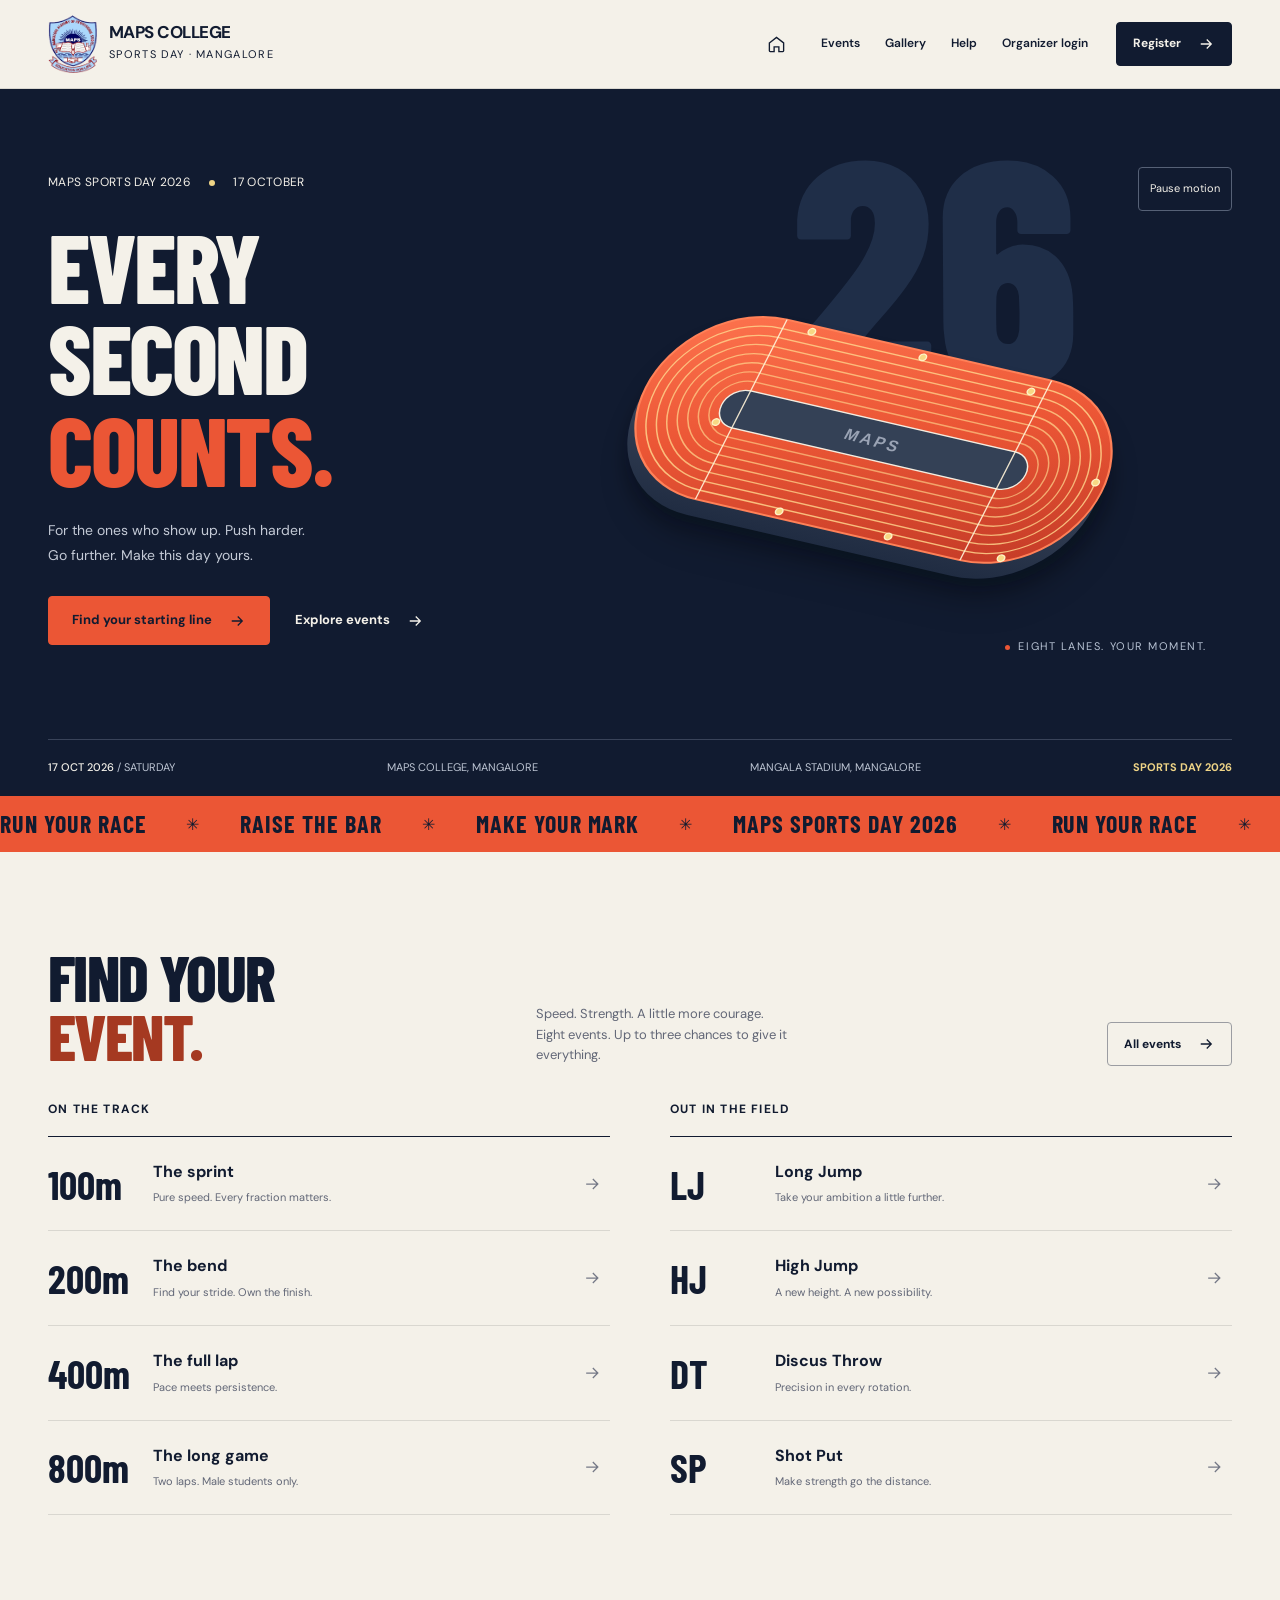
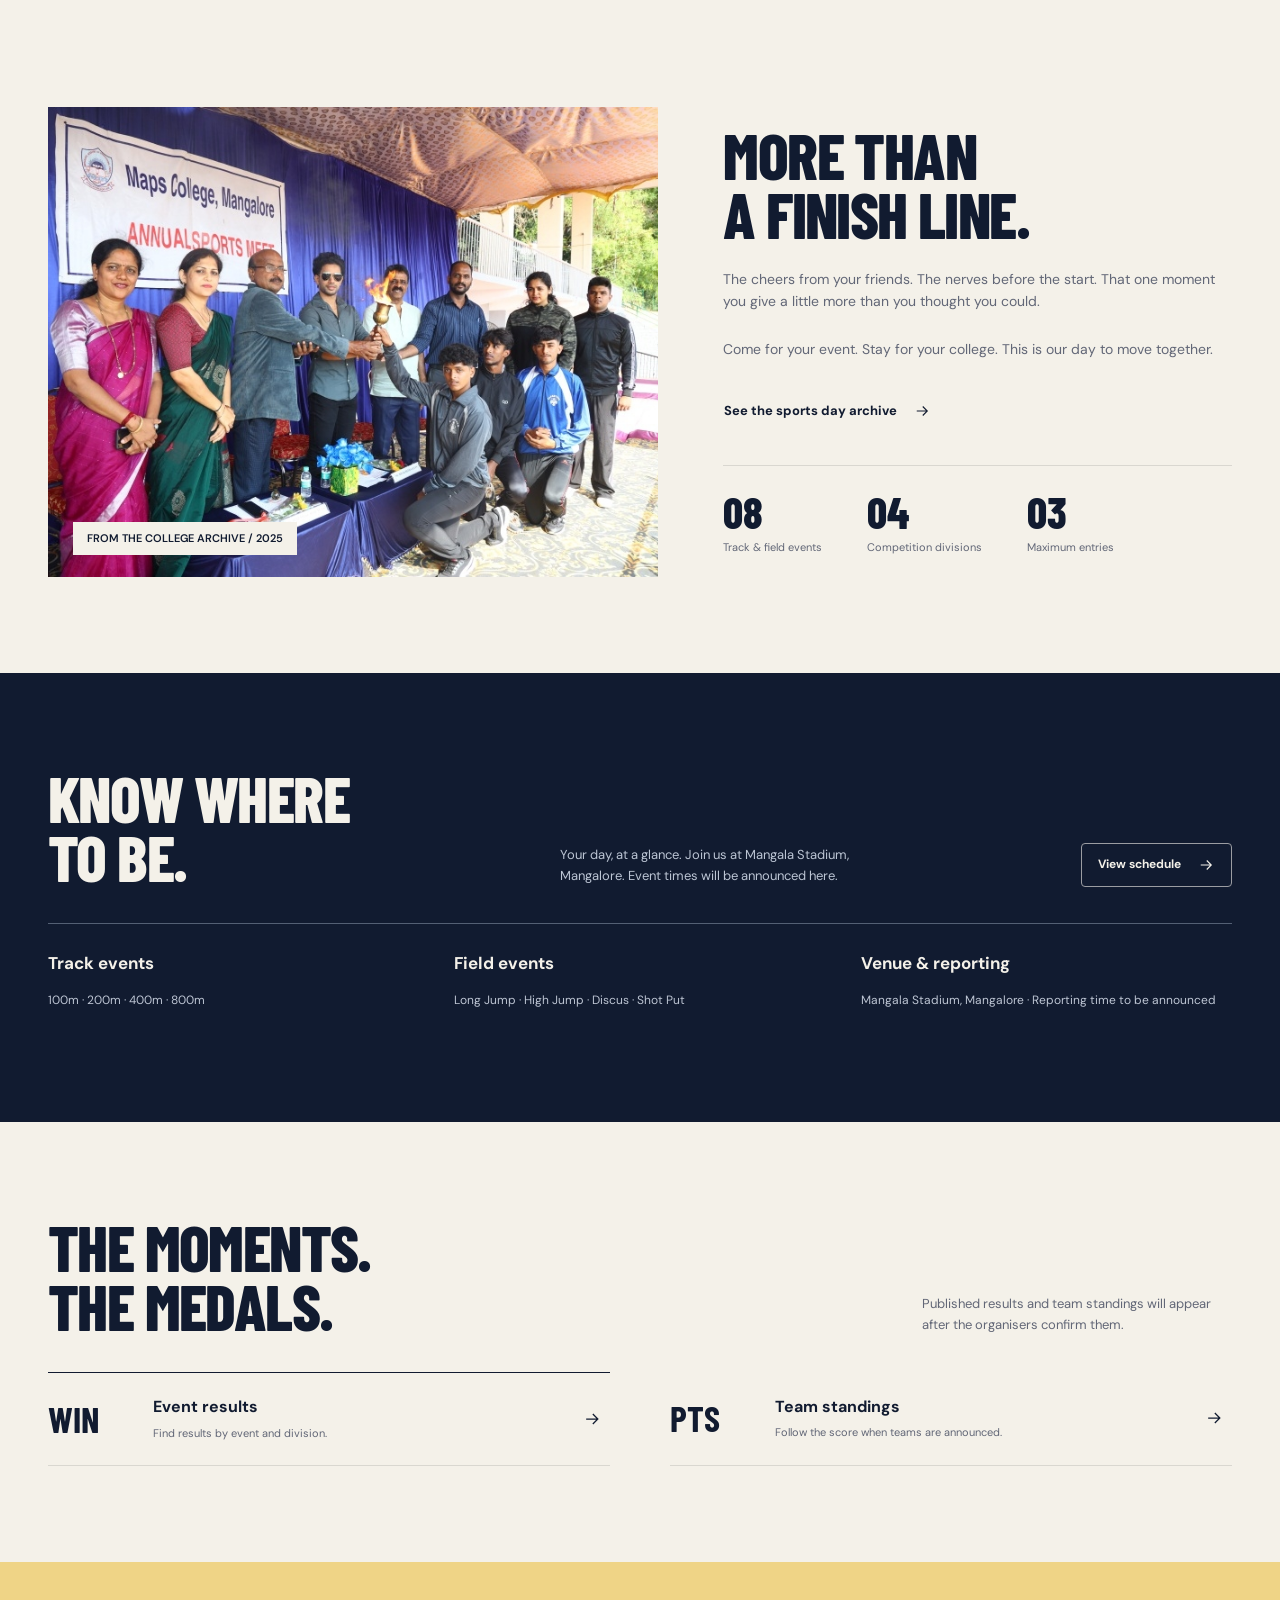
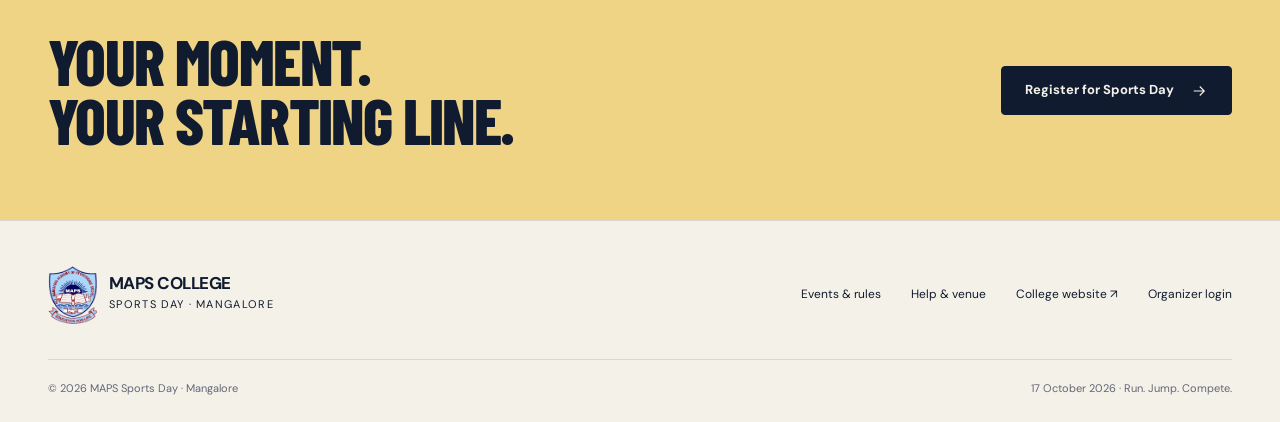
==== MAPS-Sports-Day-Website/index.html @ db5a9b79 "Initial commit" ====
<!doctype html>
<html lang="en">
<head>
  <meta charset="utf-8">
  <meta name="viewport" content="width=device-width, initial-scale=1">
  <meta name="theme-color" content="#f4f1e9">
  <meta name="description" content="MAPS College Sports Day 2026 — Mangalore. Run, jump and compete on 17 October.">
  <title>Sports Day 2026 · MAPS Sports Day</title>
  <link rel="stylesheet" href="style.css">
</head>
<body data-page="home">
  <a class="skip" href="#main">Skip to content</a>
  <header class="masthead">
    <nav class="nav container" aria-label="Main navigation">
      <a class="brand" href="index.html" aria-label="MAPS Sports Day home">
        <span class="brand-image"><img src="assets/images/maps-logo.png" alt=""></span>
        <span><strong>MAPS COLLEGE</strong><span>Sports Day · Mangalore</span></span>
      </a>
      <div class="nav-links" id="primary-navigation"><a class="nav-home" href="index.html" aria-label="Home" title="Home"><svg viewBox="0 0 24 24" fill="none" stroke="currentColor" stroke-width="1.7" aria-hidden="true"><path d="m3 10 9-7 9 7v10a1 1 0 0 1-1 1h-5v-6H9v6H4a1 1 0 0 1-1-1z"/></svg></a>
        <a href="pages/events.html">Events</a>
        <a href="pages/gallery.html">Gallery</a>
        <a href="pages/help.html">Help</a><a href="pages/organizer-login.html">Organizer login</a>
      </div>
      <a class="button small" href="pages/register.html">Register <svg viewBox="0 0 24 24" fill="none" stroke="currentColor" stroke-width="1.7" aria-hidden="true"><path d="M5 12h14M13 6l6 6-6 6"/></svg></a>
      <button class="menu-toggle" type="button" aria-label="Open navigation" aria-expanded="false" aria-controls="primary-navigation">
        <svg viewBox="0 0 24 24" fill="none" stroke="currentColor" stroke-width="1.7" aria-hidden="true"><path d="M4 8h16M4 16h16"/></svg>
      </button>
    </nav>
  </header>

  <main id="main">
    <section class="hero" aria-labelledby="hero-title">
      <div class="hero-inner container">
        <div class="hero-copy">
          <p class="event-line"><span>MAPS SPORTS DAY 2026</span><i aria-hidden="true"></i><span>17 OCTOBER</span></p>
          <h1 id="hero-title">Every<br>Second<span>Counts.</span></h1>
          <p class="hero-description">For the ones who show up. Push harder.<br>Go further. Make this day yours.</p>
          <div class="hero-actions">
            <a class="button red" href="pages/register.html">Find your starting line <svg viewBox="0 0 24 24" fill="none" stroke="currentColor" stroke-width="1.7" aria-hidden="true"><path d="M5 12h14M13 6l6 6-6 6"/></svg></a>
            <a class="button text" href="pages/events.html">Explore events <svg viewBox="0 0 24 24" fill="none" stroke="currentColor" stroke-width="1.7" aria-hidden="true"><path d="M5 12h14M13 6l6 6-6 6"/></svg></a>
          </div>
        </div>
        <div class="hero-visual" aria-label="Illustration of a MAPS athletics track">
          <span class="year-graphic" aria-hidden="true">26</span>
          <img class="track-art" src="assets/images/track-scene.svg" alt="Eight-lane red running track around a MAPS infield">
          <button class="scene-toggle" type="button" aria-pressed="false">Pause motion</button>
          <p class="scene-caption"><span aria-hidden="true"></span>Eight lanes. Your moment.</p>
        </div>
      </div>
      <div class="hero-bottom container">
        <span><strong>17 OCT 2026</strong> / SATURDAY</span>
        <span>MAPS COLLEGE, MANGALORE</span>
        <span>MANGALA STADIUM, MANGALORE</span>
        <span class="countdown" id="countdown">15 DAYS TO THE START</span>
      </div>
    </section>

    <div class="ticker" aria-label="Run your race. Raise the bar. Make your mark. MAPS Sports Day 2026.">
      <div class="ticker-track" aria-hidden="true">
        <span>Run your race <b>✳</b> Raise the bar <b>✳</b> Make your mark <b>✳</b> MAPS Sports Day 2026 <b>✳</b></span>
        <span>Run your race <b>✳</b> Raise the bar <b>✳</b> Make your mark <b>✳</b> MAPS Sports Day 2026 <b>✳</b></span>
      </div>
    </div>

    <section class="section container reveal" id="events" aria-labelledby="events-title">
      <div class="section-head">
        <h2 id="events-title">Find your<br><span>event.</span></h2>
        <p>Speed. Strength. A little more courage.<br>Eight events. Up to three chances to give it everything.</p>
        <a class="button outline small" href="pages/events.html">All events <svg viewBox="0 0 24 24" fill="none" stroke="currentColor" stroke-width="1.7" aria-hidden="true"><path d="M5 12h14M13 6l6 6-6 6"/></svg></a>
      </div>
      <div class="event-preview">
        <div>
          <h3 class="track-tag">On the track</h3>
          <div class="event-list">
            <a class="event-row" href="pages/events.html#catalog"><span class="distance">100m</span><span><strong>The sprint</strong><small>Pure speed. Every fraction matters.</small></span><svg viewBox="0 0 24 24" fill="none" stroke="currentColor" stroke-width="1.5" aria-hidden="true"><path d="M5 12h14M13 6l6 6-6 6"/></svg></a>
            <a class="event-row" href="pages/events.html#catalog"><span class="distance">200m</span><span><strong>The bend</strong><small>Find your stride. Own the finish.</small></span><svg viewBox="0 0 24 24" fill="none" stroke="currentColor" stroke-width="1.5" aria-hidden="true"><path d="M5 12h14M13 6l6 6-6 6"/></svg></a>
            <a class="event-row" href="pages/events.html#catalog"><span class="distance">400m</span><span><strong>The full lap</strong><small>Pace meets persistence.</small></span><svg viewBox="0 0 24 24" fill="none" stroke="currentColor" stroke-width="1.5" aria-hidden="true"><path d="M5 12h14M13 6l6 6-6 6"/></svg></a>
            <a class="event-row" href="pages/events.html#catalog"><span class="distance">800m</span><span><strong>The long game</strong><small>Two laps. Male students only.</small></span><svg viewBox="0 0 24 24" fill="none" stroke="currentColor" stroke-width="1.5" aria-hidden="true"><path d="M5 12h14M13 6l6 6-6 6"/></svg></a>
          </div>
        </div>
        <div>
          <h3 class="track-tag">Out in the field</h3>
          <div class="event-list">
            <a class="event-row" href="pages/events.html#catalog"><span class="distance">LJ</span><span><strong>Long Jump</strong><small>Take your ambition a little further.</small></span><svg viewBox="0 0 24 24" fill="none" stroke="currentColor" stroke-width="1.5" aria-hidden="true"><path d="M5 12h14M13 6l6 6-6 6"/></svg></a>
            <a class="event-row" href="pages/events.html#catalog"><span class="distance">HJ</span><span><strong>High Jump</strong><small>A new height. A new possibility.</small></span><svg viewBox="0 0 24 24" fill="none" stroke="currentColor" stroke-width="1.5" aria-hidden="true"><path d="M5 12h14M13 6l6 6-6 6"/></svg></a>
            <a class="event-row" href="pages/events.html#catalog"><span class="distance">DT</span><span><strong>Discus Throw</strong><small>Precision in every rotation.</small></span><svg viewBox="0 0 24 24" fill="none" stroke="currentColor" stroke-width="1.5" aria-hidden="true"><path d="M5 12h14M13 6l6 6-6 6"/></svg></a>
            <a class="event-row" href="pages/events.html#catalog"><span class="distance">SP</span><span><strong>Shot Put</strong><small>Make strength go the distance.</small></span><svg viewBox="0 0 24 24" fill="none" stroke="currentColor" stroke-width="1.5" aria-hidden="true"><path d="M5 12h14M13 6l6 6-6 6"/></svg></a>
          </div>
        </div>
      </div>
    </section>

    <section class="section container photo-story reveal" aria-labelledby="archive-title">
      <div class="feature-photo">
        <img src="assets/images/sports-2025-a.jpg" alt="Students and organisers together at the MAPS Sports Meet 2025" loading="lazy">
        <span class="photo-label">FROM THE COLLEGE ARCHIVE / 2025</span>
      </div>
      <div>
        <h2 id="archive-title">More than<br>a finish line.</h2>
        <p>The cheers from your friends. The nerves before the start. That one moment you give a little more than you thought you could.</p>
        <p>Come for your event. Stay for your college. This is our day to move together.</p>
        <a class="button text" href="pages/gallery.html">See the sports day archive <svg viewBox="0 0 24 24" fill="none" stroke="currentColor" stroke-width="1.5" aria-hidden="true"><path d="M5 12h14M13 6l6 6-6 6"/></svg></a>
        <div class="story-numbers" aria-label="Sports Day at a glance">
          <div><strong>08</strong><span>Track &amp; field events</span></div>
          <div><strong>04</strong><span>Competition divisions</span></div>
          <div><strong>03</strong><span>Maximum entries</span></div>
        </div>
      </div>
    </section>

    <section class="section dark-section reveal" aria-labelledby="schedule-title">
      <div class="container">
        <div class="section-head">
          <h2 id="schedule-title">Know where<br>to be.</h2>
          <p>Your day, at a glance. Join us at Mangala Stadium, Mangalore. Event times will be announced here.</p>
          <a class="button outline small" href="pages/schedule.html">View schedule <svg viewBox="0 0 24 24" fill="none" stroke="currentColor" stroke-width="1.5" aria-hidden="true"><path d="M5 12h14M13 6l6 6-6 6"/></svg></a>
        </div>
        <div class="schedule-preview">
          <div><strong>Track events</strong><span>100m · 200m · 400m · 800m</span></div>
          <div><strong>Field events</strong><span>Long Jump · High Jump · Discus · Shot Put</span></div>
          <div><strong>Venue &amp; reporting</strong><span>Mangala Stadium, Mangalore · Reporting time to be announced</span></div>
        </div>
      </div>
    </section>

    <section class="section container reveal" aria-labelledby="results-title">
      <div class="section-head">
        <h2 id="results-title">The moments.<br>The medals.</h2>
        <p>Published results and team standings will appear after the organisers confirm them.</p>
      </div>
      <div class="results-preview">
        <a class="result-link" href="pages/results.html"><span class="mark">WIN</span><span><strong>Event results</strong><small>Find results by event and division.</small></span><svg viewBox="0 0 24 24" fill="none" stroke="currentColor" stroke-width="1.5" aria-hidden="true"><path d="M5 12h14M13 6l6 6-6 6"/></svg></a>
        <a class="result-link" href="pages/standings.html"><span class="mark">PTS</span><span><strong>Team standings</strong><small>Follow the score when teams are announced.</small></span><svg viewBox="0 0 24 24" fill="none" stroke="currentColor" stroke-width="1.5" aria-hidden="true"><path d="M5 12h14M13 6l6 6-6 6"/></svg></a>
      </div>
    </section>

    <section class="closing">
      <div class="closing-inner container">
        <h2>Your moment.<br>Your starting line.</h2>
        <a class="button" href="pages/register.html">Register for Sports Day <svg viewBox="0 0 24 24" fill="none" stroke="currentColor" stroke-width="1.5" aria-hidden="true"><path d="M5 12h14M13 6l6 6-6 6"/></svg></a>
      </div>
    </section>
  </main>

  <footer class="footer">
    <div class="container">
      <div class="footer-top">
        <a class="brand" href="index.html" aria-label="MAPS Sports Day home">
          <span class="brand-image"><img src="assets/images/maps-logo.png" alt=""></span>
          <span><strong>MAPS COLLEGE</strong><span>Sports Day · Mangalore</span></span>
        </a>
        <nav class="footer-links" aria-label="Footer links">
          <a href="pages/events.html">Events &amp; rules</a>
          <a href="pages/help.html">Help &amp; venue</a>
          <a href="https://mapsmangalore.com/" target="_blank" rel="noopener">College website ↗</a>
          <a href="pages/organizer-login.html">Organizer login</a>
        </nav>
      </div>
      <div class="footer-bottom"><span>© 2026 MAPS Sports Day · Mangalore</span><span>17 October 2026 · Run. Jump. Compete.</span></div>
    </div>
  </footer>
  <script src="script.js" defer></script>
</body>
</html>
---- MAPS-Sports-Day-Website/style.css ----
/* MAPS Sports Day 2026 — shared visual system */
@font-face {
  font-family: "DM Sans";
  src: url("assets/fonts/dm-sans-regular.ttf") format("truetype");
  font-style: normal;
  font-weight: 400;
  font-display: swap;
}
@font-face {
  font-family: "DM Sans";
  src: url("assets/fonts/dm-sans-medium.ttf") format("truetype");
  font-style: normal;
  font-weight: 500;
  font-display: swap;
}
@font-face {
  font-family: "DM Sans";
  src: url("assets/fonts/dm-sans-semibold.ttf") format("truetype");
  font-style: normal;
  font-weight: 600;
  font-display: swap;
}
@font-face {
  font-family: "DM Sans";
  src: url("assets/fonts/dm-sans-bold.ttf") format("truetype");
  font-style: normal;
  font-weight: 700;
  font-display: swap;
}
@font-face {
  font-family: "Barlow Condensed";
  src: url("assets/fonts/barlow-condensed-bold.ttf") format("truetype");
  font-style: normal;
  font-weight: 700;
  font-display: swap;
}
@font-face {
  font-family: "Barlow Condensed";
  src: url("assets/fonts/barlow-condensed-extrabold.ttf") format("truetype");
  font-style: normal;
  font-weight: 800;
  font-display: swap;
}

:root {
  color-scheme: light;
  --ink: #111b30;
  --paper: #f4f1e9;
  --white: #fffdf7;
  --red: #eb5635;
  --gold: #efd486;
  --muted: #626777;
  --line: #d9d7d0;
  --ease: cubic-bezier(.23, 1, .32, 1);
}

*, *::before, *::after { box-sizing: border-box; }
html { scroll-behavior: smooth; scroll-padding-top: 100px; }
body {
  margin: 0;
  background: var(--paper);
  color: var(--ink);
  font: 400 15px/1.6 "DM Sans", Arial, sans-serif;
  -webkit-font-smoothing: antialiased;
}
body, button, input, select, textarea { font-family: "DM Sans", Arial, sans-serif; }
a { color: inherit; text-decoration: none; }
button, input, select, textarea { font: inherit; border-radius: 4px; }
button, a, input, select, textarea { -webkit-tap-highlight-color: transparent; }
button { cursor: pointer; color: inherit; }
button:disabled { cursor: not-allowed; }
img { display: block; max-width: 100%; }
svg { display: block; width: 20px; height: 20px; flex-shrink: 0; }
h1, h2, h3, p { margin: 0; }
h1, h2, .display {
  font-family: "Barlow Condensed", Impact, sans-serif;
  font-weight: 800;
  line-height: .92;
  letter-spacing: -.025em;
  text-transform: uppercase;
  text-wrap: balance;
}
h1 { font-size: clamp(58px, 8vw, 96px); }
h2 { font-size: clamp(44px, 5vw, 70px); }
h3 { font-size: 20px; line-height: 1.3; }
p { max-width: 70ch; }
::selection { background: var(--gold); color: var(--ink); }
:focus-visible { outline: 3px solid #9b351f; outline-offset: 5px; }
input, textarea { caret-color: #a53921; }
::-webkit-scrollbar { width: 8px; height: 8px; }
::-webkit-scrollbar-track { background: var(--paper); }
::-webkit-scrollbar-thumb { background: #9ba0aa; border-radius: 8px; }
[hidden] { display: none !important; }

.skip { position: fixed; z-index: 100; top: 8px; left: 8px; padding: 12px; background: var(--gold); transform: translateY(-150%); }
.skip:focus { transform: none; }
.container { width: min(1280px, calc(100% - 96px)); margin-inline: auto; }

/* Sticky navigation */
.masthead { position: sticky; top: 0; z-index: 40; background: var(--paper); border-bottom: 1px solid var(--line); }
.nav { position: relative; display: flex; align-items: center; gap: 28px; height: 88px; }
.brand { display: flex; align-items: center; gap: 12px; flex-shrink: 0; }
.brand-image { width: 49px; overflow: hidden; }
.brand img { width: 49px; height: 58px; max-width: none; object-fit: cover; object-position: left center; }
.brand strong { display: block; font-size: 17px; line-height: 1.15; letter-spacing: -.03em; }
.brand span { display: block; font-size: 11px; line-height: 2; letter-spacing: .12em; text-transform: uppercase; }
.nav-links { display: flex; align-items: center; gap: 25px; margin-left: auto; }
.nav-links a { position: relative; display: flex; align-items: center; min-height: 44px; font-size: 12px; font-weight: 600; }
.nav-links a::after { position: absolute; right: 0; bottom: 5px; left: 0; height: 2px; background: var(--red); content: ""; transform: scaleX(0); transform-origin: left; transition: transform 160ms var(--ease); }
.nav-links a[aria-current="page"]::after { transform: scaleX(1); }
.nav-links a.nav-home { justify-content: center; min-width: 40px; }
.nav-links a.nav-home::after { display: none; }
.nav-home svg { width: 19px; height: 19px; }
.menu-toggle { display: none; width: 44px; height: 44px; padding: 10px; border: 0; background: transparent; }
.menu-toggle svg { width: 24px; height: 24px; }

.button { display: inline-flex; align-items: center; justify-content: center; gap: 16px; min-height: 48px; padding: 13px 23px; border: 1px solid var(--ink); border-radius: 4px; background: var(--ink); color: var(--paper); font-size: 13px; font-weight: 700; transition: transform 160ms var(--ease), background 160ms var(--ease), color 160ms var(--ease); }
.button svg { width: 18px; height: 18px; }
.button.red { border-color: var(--red); background: var(--red); color: var(--ink); }
.button.light { border-color: var(--paper); background: var(--paper); color: var(--ink); }
.button.outline { border-color: #9b9da2; background: transparent; color: var(--ink); }
.button.text { padding-inline: 0; border-color: transparent; background: transparent; color: inherit; }
.button.small { min-height: 44px; padding: 9px 16px; font-size: 12px; }
.button:active { transform: scale(.97); }
.button:disabled { opacity: .55; }

/* Home hero and track artwork */
.hero { position: relative; overflow: hidden; background: var(--ink); color: var(--paper); }
.hero-inner { position: relative; display: grid; grid-template-columns: 1fr 1.16fr; align-items: center; gap: 20px; min-height: 650px; padding-block: 58px 68px; }
.hero-copy { position: relative; z-index: 2; animation: hero-enter 950ms var(--ease) both; }
.event-line { display: flex; align-items: center; gap: 18px; margin-bottom: 28px; font-size: 12px; letter-spacing: .03em; }
.event-line i { width: 6px; height: 6px; border-radius: 50%; background: var(--gold); }
.hero h1 { max-width: 600px; font-size: clamp(72px, 8vw, 96px); line-height: .95; }
.hero h1 span { display: block; color: var(--red); }
.hero-description { max-width: 350px; margin: 24px 0 28px; color: #c4cad6; font-size: 14px; line-height: 1.8; }
.hero-actions { display: flex; align-items: center; gap: 24px; }
.hero-actions .text { color: var(--paper); }
.hero-visual { position: relative; isolation: isolate; height: 500px; min-width: 0; }
.year-graphic { position: absolute; z-index: 0; top: -12%; right: 0; left: 5%; color: #1f2e48; font: 800 clamp(180px, 25vw, 380px)/1 "Barlow Condensed", Impact, sans-serif; text-align: center; pointer-events: none; }
.track-art { position: absolute; z-index: 1; top: 8%; left: -1%; width: 106%; height: 90%; object-fit: contain; filter: drop-shadow(0 22px 12px rgb(0 0 0 / 20%)); animation: track-float 6s ease-in-out infinite; }
.scene-caption { position: absolute; z-index: 2; right: 25px; bottom: 3px; display: flex; align-items: center; gap: 8px; color: #b7c2d3; font-size: 11px; letter-spacing: .14em; text-transform: uppercase; }
.scene-caption span { width: 5px; height: 5px; border-radius: 50%; background: var(--red); }
.scene-toggle { position: absolute; z-index: 3; top: 8px; right: 0; min-height: 44px; padding: 8px 11px; border: 1px solid #566176; background: transparent; color: var(--paper); font-size: 11px; }
.hero-bottom { display: flex; align-items: center; justify-content: space-between; gap: 20px; padding: 19px 0; border-top: 1px solid #394359; color: #bdc5d3; font-size: 11px; }
.hero-bottom strong { color: var(--paper); font-weight: 500; }
.hero-bottom .countdown { color: var(--gold); font-weight: 700; font-variant-numeric: tabular-nums; }
.ticker { overflow: hidden; padding: 13px 0; border-block: 1px solid var(--red); background: var(--red); color: var(--ink); }
.ticker-track { display: flex; gap: 40px; width: max-content; animation: marquee 32s linear infinite; font: 700 24px/1.2 "Barlow Condensed", Impact, sans-serif; letter-spacing: .04em; text-transform: uppercase; }
.ticker-track span { display: flex; align-items: center; gap: 40px; white-space: nowrap; }
.ticker-track b { font-size: 16px; font-weight: 400; }

/* Home sections */
.section { padding-block: 96px; }
.section-head { display: flex; align-items: end; justify-content: space-between; gap: 30px; margin-bottom: 36px; }
.section-head p { max-width: 310px; color: var(--muted); font-size: 13px; }
.section-head h2 span { color: #a53921; }
.event-preview { display: grid; grid-template-columns: 1fr 1fr; gap: 60px; }
.track-tag { margin-bottom: 18px; font-size: 12px; font-weight: 700; letter-spacing: .1em; text-transform: uppercase; }
.event-list { border-top: 1px solid var(--ink); }
.event-row { display: grid; grid-template-columns: 90px 1fr 28px; align-items: center; gap: 15px; min-height: 94px; padding: 22px 0; border-bottom: 1px solid var(--line); transition: color 160ms var(--ease); }
.event-row .distance { font: 700 40px/1 "Barlow Condensed", Impact, sans-serif; }
.event-row strong { display: block; font-size: 16px; }
.event-row small { color: var(--muted); font-size: 11px; }
.event-row svg { color: #747886; }
.photo-story { display: grid; grid-template-columns: 1.2fr 1fr; align-items: center; gap: 65px; }
.feature-photo { position: relative; height: 470px; overflow: hidden; background: #dedbd3; }
.feature-photo img { width: 100%; height: 100%; object-fit: cover; }
.photo-label { position: absolute; bottom: 22px; left: 25px; padding: 8px 14px; background: var(--paper); font-size: 11px; font-weight: 600; }
.photo-story h2 { margin-bottom: 24px; }
.photo-story p { margin-bottom: 26px; color: var(--muted); font-size: 14px; }
.photo-story p + p { margin-top: 18px; }
.story-numbers { display: flex; gap: 45px; margin-top: 30px; padding-top: 24px; border-top: 1px solid var(--line); }
.story-numbers strong { display: block; font: 800 44px/1 "Barlow Condensed", Impact, sans-serif; }
.story-numbers span { color: var(--muted); font-size: 11px; }
.dark-section { background: var(--ink); color: var(--paper); }
.dark-section .section-head p { color: #bcc5d4; }
.dark-section .button.outline { color: var(--paper); }
.schedule-preview { display: grid; grid-template-columns: 1fr 1fr 1fr; gap: 35px; padding-top: 26px; border-top: 1px solid #546074; }
.schedule-preview div { padding-bottom: 15px; }
.schedule-preview strong { display: block; margin-bottom: 10px; font-size: 17px; }
.schedule-preview span { color: #bdc5d3; font-size: 12px; }
.results-preview { display: grid; grid-template-columns: 1fr 1fr; gap: 60px; }
.result-link { display: grid; grid-template-columns: 90px 1fr 28px; align-items: center; gap: 15px; min-height: 94px; border-bottom: 1px solid var(--line); transition: color 160ms var(--ease); }
.result-link:first-child { border-top: 1px solid var(--ink); }
.result-link .mark { font: 700 36px/1 "Barlow Condensed", Impact, sans-serif; }
.result-link strong { display: block; font-size: 16px; }
.result-link small { color: var(--muted); font-size: 11px; }
.closing { padding: 70px 0; background: var(--gold); }
.closing-inner { display: flex; align-items: center; justify-content: space-between; gap: 30px; }
.closing h2 { max-width: 650px; }
.footer { padding: 45px 0 25px; border-top: 1px solid var(--line); }
.footer-top { display: flex; justify-content: space-between; gap: 35px; padding-bottom: 35px; }
.footer-links { display: flex; align-items: center; gap: 30px; font-size: 12px; }
.footer-bottom { display: flex; justify-content: space-between; gap: 20px; padding-top: 20px; border-top: 1px solid var(--line); color: var(--muted); font-size: 11px; }

/* Interior pages */
.page-hero { padding: 65px 0 44px; border-bottom: 1px solid var(--line); }
.page-title-line { display: flex; align-items: end; justify-content: space-between; gap: 30px; }
.page-hero h1 { font-size: clamp(58px, 7vw, 90px); }
.page-hero p { max-width: 580px; margin-top: 20px; color: var(--muted); font-size: 14px; }
.date-stamp { min-width: 140px; padding-top: 12px; border-top: 2px solid var(--ink); font-size: 12px; }
.date-stamp strong { display: block; font: 700 40px/1 "Barlow Condensed", Impact, sans-serif; }
.content { min-height: 420px; padding: 40px 0 85px; }
.toolbar { display: flex; flex-wrap: wrap; align-items: center; justify-content: space-between; gap: 18px; margin-bottom: 32px; }
.segmented { display: flex; flex-wrap: wrap; gap: 4px; width: max-content; max-width: 100%; padding: 4px; border: 1px solid var(--line); border-radius: 6px; background: #ebe8e0; }
.segmented button { min-height: 44px; padding: 10px 18px; border: 0; background: transparent; color: var(--muted); font-size: 12px; font-weight: 600; }
.segmented button[aria-pressed="true"] { background: var(--ink); color: var(--paper); }
.filters { display: flex; flex-wrap: wrap; align-items: end; gap: 14px; }
.filter label { display: block; margin-bottom: 6px; font-size: 11px; font-weight: 600; }
.filter select, .filter input { min-width: 160px; min-height: 44px; padding: 10px 13px; border: 1px solid #aaaeb7; background: var(--white); color: var(--ink); }
.notice { display: flex; align-items: start; gap: 12px; margin-bottom: 30px; padding: 17px 20px; background: #e7e4dc; font-size: 12px; }
.notice p { max-width: none; }
.notice strong { font-weight: 700; }
.notice.demo { background: #f3e6be; }
.event-catalog { display: grid; grid-template-columns: 1fr 1fr; gap: 0 55px; }
.catalog-item { display: flex; align-items: center; gap: 25px; padding: 27px 0; border-top: 1px solid var(--line); }
.catalog-mark { position: relative; display: grid; place-items: center; width: 85px; height: 85px; flex-shrink: 0; border: 1px solid #c2bcae; border-radius: 50%; font: 700 35px/1 "Barlow Condensed", Impact, sans-serif; transition: transform 220ms var(--ease), background 220ms var(--ease); }
.catalog-item h3 { margin-bottom: 7px; }
.catalog-item p { color: var(--muted); font-size: 12px; }
.catalog-item a { display: inline-flex; align-items: center; gap: 10px; min-height: 44px; margin-top: 8px; font-size: 12px; font-weight: 700; }
.rules-strip { display: grid; grid-template-columns: 1fr 1fr 1fr; gap: 30px; margin-top: 45px; padding: 35px; background: var(--ink); color: var(--paper); }
.rules-strip strong { display: block; margin-bottom: 8px; font-size: 18px; }
.rules-strip p { color: #c4cad6; font-size: 12px; }
.table-wrap { overflow-x: auto; }
table { width: 100%; border-collapse: collapse; font-size: 13px; font-variant-numeric: tabular-nums; }
th { padding: 15px 18px; border-bottom: 1px solid var(--ink); text-align: left; white-space: nowrap; font-size: 11px; font-weight: 600; letter-spacing: .08em; text-transform: uppercase; }
td { padding: 20px 18px; border-bottom: 1px solid var(--line); }
td:first-child, th:first-child { padding-left: 0; }
td strong { font-weight: 600; }
td small { display: block; margin-top: 4px; color: var(--muted); font-size: 11px; }
.status-pill { display: inline-flex; padding: 4px 9px; border-radius: 3px; background: #e8e5dd; font-size: 11px; font-weight: 600; white-space: nowrap; }
.status-pill.published { background: #dce9dc; color: #244b30; }
.empty { padding: 70px 30px; border-block: 1px solid var(--line); text-align: center; }
.empty-art { display: grid; place-items: center; width: 70px; height: 70px; margin: 0 auto 25px; border: 1px solid #bab7ae; border-radius: 50%; }
.empty-art svg { width: 30px; height: 30px; }
.empty h2 { margin-bottom: 16px; font-size: 38px; }
.empty p { max-width: 460px; margin: 0 auto 24px; color: var(--muted); font-size: 13px; }
.result-section { margin: 28px 0 40px; }
.result-heading { display: flex; align-items: center; justify-content: space-between; gap: 15px; padding-bottom: 18px; border-bottom: 1px solid var(--ink); }
.result-heading h3 { font: 700 30px/1 "Barlow Condensed", Impact, sans-serif; text-transform: uppercase; }
.result-heading span { color: var(--muted); font-size: 11px; }
.podium-row { display: grid; grid-template-columns: 60px 1.5fr 1fr 100px; align-items: center; gap: 18px; padding: 20px 0; border-bottom: 1px solid var(--line); font-size: 13px; }
.place { font: 700 32px/1 "Barlow Condensed", Impact, sans-serif; }
.place.first { color: #805b14; }
.podium-row small { display: block; color: var(--muted); font-size: 11px; }
.team-dot { display: inline-block; width: 8px; height: 8px; margin-right: 8px; border-radius: 50%; }
.standing-row { display: grid; grid-template-columns: 50px 1.5fr 1fr 120px; align-items: center; gap: 25px; padding: 28px 0; border-bottom: 1px solid var(--line); }
.standing-row .team-name { font-size: 22px; font-weight: 600; }
.standing-row .points { font: 700 45px/1 "Barlow Condensed", Impact, sans-serif; text-align: right; }
.standing-row .points small { display: block; color: var(--muted); font: 400 11px/1.6 "DM Sans", Arial, sans-serif; }
.medals { display: flex; gap: 18px; font-size: 12px; }
.medals span { display: flex; align-items: center; gap: 6px; }
.medal-dot { width: 7px; height: 7px; border-radius: 50%; background: #b99b47; }
.medal-dot.silver { background: #818b9b; }
.medal-dot.bronze { background: #a85d37; }
.gallery-grid { display: grid; grid-template-columns: minmax(0, 680px); justify-content: center; }
.gallery-button { width: 100%; padding: 0; border: 0; background: transparent; text-align: left; }
.gallery-image { display: block; height: 400px; overflow: hidden; background: #ddd9d0; }
.gallery-image img { width: 100%; height: 100%; object-fit: cover; transition: transform 250ms var(--ease); }
.gallery-info { display: flex; justify-content: space-between; gap: 15px; padding: 18px 0; font-size: 13px; }
.gallery-info span { color: var(--muted); font-size: 11px; }
.image-crop-alt .gallery-image img { object-position: 65% center; filter: saturate(.88); }
.organiser-note { margin-top: 34px; }
dialog { width: min(1100px, 95vw); max-height: 95vh; padding: 0; border: 0; border-radius: 8px; background: var(--ink); color: var(--paper); }
dialog::backdrop { background: rgb(17 27 48 / 85%); }
dialog img { width: 100%; max-height: 80vh; object-fit: contain; }
.dialog-foot { display: flex; align-items: center; justify-content: space-between; padding: 15px 20px; font-size: 12px; }
.dialog-close { min-height: 44px; padding: 8px 15px; border: 1px solid #8f98a7; background: transparent; color: var(--paper); }
.help-grid { display: grid; grid-template-columns: 1.4fr 1fr; gap: 75px; }
.faq { border-top: 1px solid var(--line); }
details { padding: 21px 0; border-bottom: 1px solid var(--line); }
summary { min-height: 25px; cursor: pointer; font-size: 14px; font-weight: 600; }
details p { padding: 16px 0 0; color: var(--muted); font-size: 13px; }
.venue-block { padding: 35px; background: var(--ink); color: var(--paper); }
.venue-block h2 { margin-bottom: 20px; font-size: 42px; }
.venue-block p { margin-bottom: 25px; color: #bdc5d3; font-size: 13px; }
.venue-lines { display: flex; flex-direction: column; gap: 20px; padding-top: 20px; border-top: 1px solid #536079; }
.venue-lines small { display: block; color: #bdc5d3; font-size: 11px; }
.venue-lines strong { display: block; font-size: 14px; }

/* Registration form */
.form-layout { display: grid; grid-template-columns: 1.5fr 1fr; align-items: start; gap: 65px; }
.registration-form { padding: 35px; border-radius: 8px; background: var(--white); }
.form-grid { display: grid; grid-template-columns: 1fr 1fr; gap: 22px 20px; }
.form-grid .field-span-all { grid-column: 1 / -1; }
.field label { display: block; margin-bottom: 8px; font-size: 12px; font-weight: 600; }
.field input, .field select, .field textarea { width: 100%; min-height: 48px; padding: 12px; border: 1px solid #a7abb3; background: transparent; color: var(--ink); }
.field textarea { min-height: 90px; resize: vertical; }
.field input::placeholder, .field textarea::placeholder { color: #707583; }
.field.full { grid-column: 1 / -1; }
.form-title { margin-bottom: 25px; font: 700 32px/1 "Barlow Condensed", Impact, sans-serif; text-transform: uppercase; }
.form-intro { margin-bottom: 28px; color: var(--muted); font-size: 13px; }
.event-group-heading { margin: 24px 0 12px; font-size: 12px; font-weight: 700; letter-spacing: .07em; text-transform: uppercase; }
.event-options { display: grid; grid-template-columns: 1fr 1fr; gap: 10px; }
.event-option { display: flex; align-items: center; gap: 12px; min-height: 70px; padding: 13px; border: 1px solid #c3c6cd; border-radius: 4px; cursor: pointer; font-size: 12px; transition: background 160ms var(--ease), border-color 160ms var(--ease); }
.event-option:has(input:checked) { border-color: #a98c3e; background: #f5e9ce; }
.event-option:has(input:disabled) { opacity: .55; cursor: not-allowed; }
.event-option input { width: 16px; height: 16px; flex-shrink: 0; accent-color: var(--ink); }
.event-option strong { display: block; }
.event-option small { display: block; margin-top: 3px; color: var(--muted); font-size: 11px; }
.form-aside { position: sticky; top: 122px; }
.form-aside h2 { margin-bottom: 25px; font-size: 48px; }
.form-aside > p { margin-bottom: 25px; color: var(--muted); font-size: 13px; }
.limits { border-top: 1px solid var(--line); }
.limit-line { display: flex; justify-content: space-between; gap: 12px; padding: 16px 0; border-bottom: 1px solid var(--line); font-size: 12px; }
.limit-line strong { font-variant-numeric: tabular-nums; }
.selection-summary { display: flex; flex-wrap: wrap; gap: 7px; margin-top: 22px; }
.selection-summary span { padding: 7px 10px; border-radius: 3px; background: #e5e1d7; font-size: 11px; }
.form-error { min-height: 25px; padding-top: 15px; color: #942f1b; font-size: 12px; }
.form-error:empty { min-height: 0; padding: 0; }
.form-actions { display: flex; align-items: center; justify-content: space-between; gap: 16px; margin-top: 30px; }
.form-actions .button { margin-left: auto; }
.confirmation-section { padding-top: 62px; }
.confirmation-card { max-width: 760px; margin-inline: auto; padding: clamp(30px, 6vw, 64px); border-radius: 8px; background: var(--white); }
.confirmation-check { display: grid; place-items: center; width: 58px; height: 58px; margin-bottom: 28px; border-radius: 50%; background: #e3ebdf; color: #355e2a; font-size: 32px; font-weight: 700; }
.confirmation-card .track-tag { margin-bottom: 12px; color: #355e2a; }
.confirmation-card h1 { margin-bottom: 22px; font-size: clamp(54px, 8vw, 82px); }
.confirmation-lead { margin-bottom: 28px; color: var(--muted); }
.confirmation-detail { display: grid; gap: 5px; padding: 16px 0; border-block: 1px solid var(--line); }
.confirmation-detail small, .confirmation-reference { color: var(--muted); font-size: 12px; }
.confirmation-reference { margin-top: 14px; }
.confirmation-reference strong { color: var(--ink); font-variant-numeric: tabular-nums; }
.confirmation-actions { display: flex; flex-wrap: wrap; align-items: center; gap: 20px; margin-top: 28px; }
.inline-link { display: inline-flex; align-items: center; min-height: 44px; font-size: 12px; font-weight: 600; text-decoration: underline; text-underline-offset: 5px; }
.auth-layout { display: grid; grid-template-columns: 1fr 1fr; align-items: start; gap: 70px; max-width: 1040px; margin-inline: auto; }
.auth-art { position: relative; height: 450px; overflow: hidden; padding: 40px; background: var(--ink); color: var(--paper); }
.auth-art h2 { position: relative; z-index: 1; font-size: 58px; }
.auth-art p { position: relative; z-index: 1; max-width: 280px; margin-top: 25px; color: #c4cad6; font-size: 13px; }
.auth-year { position: absolute; right: -18px; bottom: -90px; color: var(--red); font: 800 320px/1 "Barlow Condensed", Impact, sans-serif; }
.auth-form { padding-top: 10px; }
.auth-form h2 { margin-bottom: 15px; font-size: 46px; }
.auth-form > p { margin-bottom: 28px; color: var(--muted); font-size: 13px; }
.auth-form .field { margin-bottom: 20px; }
.auth-form .button { width: 100%; }
.auth-message { min-height: 25px; padding-top: 12px; color: #942f1b; font-size: 12px; }
.auth-back { margin-top: 15px; }
.password-field { position: relative; }
.password-field input { padding-right: 76px; }
.password-toggle { position: absolute; top: 27px; right: 4px; min-height: 40px; padding: 6px 9px; border: 0; background: transparent; color: var(--muted); font-size: 11px; }
.dashboard-head { display: flex; align-items: end; justify-content: space-between; gap: 20px; margin-bottom: 30px; }
.dashboard-head h2 { font-size: 58px; }
.dashboard-head p { margin-top: 12px; color: var(--muted); font-size: 12px; }
.dashboard-actions { display: flex; align-items: center; gap: 18px; }
.dashboard-stats { display: flex; gap: 50px; margin-bottom: 30px; padding: 22px 0; border-block: 1px solid var(--line); }
.dashboard-stats strong { display: block; font: 800 50px/1 "Barlow Condensed", Impact, sans-serif; }
.dashboard-stats span { color: var(--muted); font-size: 11px; }
.dashboard-groups { display: grid; grid-template-columns: repeat(4, minmax(0, 1fr)); gap: 12px; }
.dashboard-group { padding: 16px; border: 1px solid var(--line); background: transparent; text-align: left; transition: border-color 160ms var(--ease), background 160ms var(--ease); }
.dashboard-group[aria-pressed="true"] { border-color: var(--ink); background: #ebe8e0; }
.dashboard-group strong, .dashboard-group span { display: block; }
.dashboard-group strong { font-size: 13px; }
.dashboard-group span { margin-top: 6px; color: var(--muted); font-size: 11px; }
.dashboard-sections { display: grid; grid-template-columns: 1fr 1fr; gap: 45px; margin-top: 42px; }
.dashboard-section h3 { margin-bottom: 12px; font: 700 28px/1 "Barlow Condensed", Impact, sans-serif; text-transform: uppercase; }
.dashboard-event-list { border-top: 1px solid var(--ink); }
.dashboard-event { display: flex; align-items: center; justify-content: space-between; gap: 16px; width: 100%; min-height: 66px; padding: 12px 0; border: 0; border-bottom: 1px solid var(--line); background: transparent; text-align: left; }
.dashboard-event[aria-pressed="true"] { color: #a53921; }
.dashboard-event strong { font-size: 13px; }
.dashboard-event span { color: var(--muted); font-size: 11px; }
.dashboard-panel { margin-top: 46px; padding-top: 25px; border-top: 1px solid var(--ink); }
.dashboard-panel-head { display: flex; align-items: center; justify-content: space-between; gap: 20px; margin-bottom: 18px; }
.dashboard-panel-head h3 { font: 700 30px/1 "Barlow Condensed", Impact, sans-serif; text-transform: uppercase; }
.dashboard-tools { display: flex; align-items: center; gap: 12px; }
.dashboard-search { min-height: 44px; min-width: 220px; padding: 10px 12px; border: 1px solid #aaaeb7; background: var(--white); }
.dashboard-table { overflow-x: auto; }
.dashboard-table table { min-width: 940px; }
.dashboard-status { margin-bottom: 22px; padding: 14px 16px; border: 1px solid var(--line); background: #ebe8e0; color: var(--muted); font-size: 12px; }
.dashboard-status.error { border-color: #e1b7a9; background: #f4e4de; color: #842e1c; }
.dashboard-empty { padding: 35px 15px; border-block: 1px solid var(--line); color: var(--muted); font-size: 13px; text-align: center; }

/* Gentle motion, hover feedback, and scroll reveal */
.reveal { opacity: 1; }
.js-motion .reveal.pending { opacity: .15; transform: translateY(18px); transition: opacity 700ms var(--ease), transform 700ms var(--ease); }
.js-motion .reveal.seen { opacity: 1; transform: none; transition: opacity 700ms var(--ease), transform 700ms var(--ease); }
@keyframes hero-enter { from { transform: translateY(22px); opacity: .2; } to { transform: none; opacity: 1; } }
@keyframes marquee { to { transform: translateX(-50%); } }
@keyframes track-float { 0%, 100% { transform: translateY(0) rotate(-1deg); } 50% { transform: translateY(-7px) rotate(0deg); } }
@media (hover: hover) and (pointer: fine) {
  .button:hover { transform: translateY(-2px); background: #26344c; }
  .button.red:hover { background: #f56b49; }
  .button.light:hover { background: #fff; }
  .button.outline:hover { background: #e6e2d9; }
  .button.text:hover { background: transparent; color: var(--red); }
  .nav-links a:hover::after { transform: scaleX(1); }
  .event-row:hover, .result-link:hover { color: #a53921; }
  .catalog-item:hover .catalog-mark { transform: scale(1.05); background: #f0e3c4; }
  .gallery-button:hover img { transform: scale(1.025); }
}
.dark-section .button.outline:hover { background: #26344c; color: var(--paper); }
body[data-motion-paused="true"] .ticker-track,
body[data-motion-paused="true"] .track-art { animation-play-state: paused; }

@media (min-width: 1500px) {
  .hero-inner { min-height: 720px; }
  .hero-visual { height: 550px; }
}
@media (max-width: 1050px) {
  .container { width: calc(100% - 56px); }
  .nav { gap: 20px; }
  .nav-links { gap: 16px; }
  .nav-links a { font-size: 11px; }
  .nav .button { padding-inline: 16px; }
  .hero-inner { grid-template-columns: 1fr 1fr; min-height: 600px; }
  .hero-visual { height: 430px; }
  .event-preview, .photo-story { gap: 35px; }
  .form-layout { gap: 35px; }
  .help-grid { gap: 35px; }
  .hero h1 { font-size: 85px; }
  .footer-links { gap: 16px; }
}
@media (max-width: 800px) {
  .container { width: calc(100% - 40px); }
  .nav { height: 76px; gap: 12px; }
  .brand strong { font-size: 15px; }
  .brand span { font-size: 11px; }
  .brand-image { width: 37px; }
  .brand img { width: 37px; height: 44px; }
  .nav > .button { min-height: 44px; margin-left: auto; padding: 10px 14px; font-size: 11px; }
  .menu-toggle { display: grid; place-items: center; }
  .nav-links { position: absolute; top: 76px; right: 0; left: 0; display: none; flex-wrap: wrap; gap: 8px 20px; margin: 0; padding: 15px 20px; border-bottom: 1px solid var(--line); background: var(--paper); }
  .nav-links.open { display: flex; }
  .nav-links a { min-width: 75px; font-size: 13px; }
  .nav-links a.nav-home { min-width: 44px; }
  .hero-inner { grid-template-columns: 1fr 1fr; min-height: 540px; padding-block: 45px; }
  .hero h1 { font-size: 72px; }
  .hero-description { font-size: 12px; }
  .hero-visual { height: 370px; }
  .hero-actions { flex-wrap: wrap; gap: 16px; }
  .hero-actions .button { padding: 12px 15px; font-size: 12px; }
  .hero-bottom { flex-wrap: wrap; font-size: 11px; }
  .year-graphic { top: 0; font-size: 240px; }
  .scene-caption { right: 0; font-size: 11px; }
  .section { padding-block: 65px; }
  .section-head { align-items: start; }
  .section-head p { max-width: 220px; }
  .feature-photo { height: 380px; }
  .closing h2 { font-size: 50px; }
  .footer-top { flex-wrap: wrap; }
  .footer-links { flex-wrap: wrap; }
  .form-layout { grid-template-columns: 1fr; }
  .form-aside { position: static; order: -1; }
  .form-aside h2 { margin-bottom: 12px; font-size: 35px; }
  .form-aside > p { margin-bottom: 10px; }
  .limits { display: flex; gap: 20px; }
  .limit-line { flex: 1 1 0; gap: 10px; font-size: 11px; }
  .registration-form { padding: 28px; }
  .help-grid { grid-template-columns: 1.2fr 1fr; }
  .auth-layout { gap: 40px; }
  .auth-art { height: 420px; padding: 30px; }
  .auth-art h2 { font-size: 48px; }
  .dashboard-groups { grid-template-columns: repeat(2, minmax(0, 1fr)); }
  .dashboard-stats { gap: 28px; }
  .gallery-image { height: 300px; }
  .podium-row { grid-template-columns: 40px 1.5fr 1fr 60px; gap: 12px; }
  .standing-row { grid-template-columns: 30px 1.2fr 1fr 80px; gap: 15px; }
  .standing-row .team-name { font-size: 18px; }
}
@media (max-width: 600px) {
  .container { width: calc(100% - 36px); }
  .brand { gap: 8px; }
  .brand-image, .brand img { width: 32px; }
  .brand img { height: 40px; }
  .brand span { letter-spacing: .02em; }
  .nav { gap: 9px; }
  .hero-inner { display: flex; flex-direction: column; align-items: stretch; gap: 0; min-height: 0; padding: 40px 0 5px; }
  .hero-copy { z-index: 2; }
  .event-line { gap: 12px; margin-bottom: 24px; font-size: 11px; }
  .hero h1 { max-width: 370px; font-size: 80px; line-height: .9; }
  .hero-description { max-width: 300px; margin: 22px 0; font-size: 12px; }
  .hero-actions { gap: 12px; }
  .hero-actions .button { min-height: 44px; }
  .hero-visual { height: 340px; margin-top: 5px; }
  .year-graphic { top: -16px; left: 0; font-size: 270px; }
  .track-art { top: 3%; left: -4%; width: 108%; height: 95%; }
  .scene-toggle { top: 12px; right: 0; }
  .scene-caption { right: 5px; bottom: 6px; font-size: 11px; letter-spacing: .06em; }
  .hero-bottom { gap: 12px; padding-block: 15px; }
  .hero-bottom > span:nth-child(2) { display: none; }
  .ticker { padding: 9px 0; }
  .ticker-track, .ticker-track span { gap: 28px; }
  .ticker-track { font-size: 20px; }
  .section { padding-block: 55px; }
  .section-head { flex-direction: column; gap: 20px; margin-bottom: 28px; }
  .section-head p { max-width: 340px; }
  .event-preview, .results-preview { grid-template-columns: 1fr; gap: 35px; }
  .event-row { min-height: 82px; padding: 17px 0; }
  .event-row .distance { font-size: 36px; }
  .photo-story { grid-template-columns: 1fr; gap: 35px; }
  .feature-photo { height: 350px; }
  .photo-story h2 { font-size: 52px; }
  .story-numbers { gap: 35px; }
  .schedule-preview { grid-template-columns: 1fr; gap: 5px; }
  .schedule-preview div { padding: 16px 0; border-bottom: 1px solid #3e4b60; }
  .closing { padding-block: 45px; }
  .closing-inner { flex-direction: column; align-items: start; }
  .closing h2 { font-size: 55px; }
  .footer { padding-top: 35px; }
  .footer-top { gap: 30px; }
  .footer-links { max-width: 100%; gap: 6px 25px; }
  .footer-links a { display: flex; align-items: center; min-height: 36px; }
  .footer-bottom { flex-direction: column; gap: 10px; }
  .page-hero { padding: 45px 0 30px; }
  .page-hero h1 { font-size: 64px; }
  .page-title-line { align-items: start; gap: 20px; }
  .date-stamp { min-width: 80px; padding-top: 8px; font-size: 11px; }
  .date-stamp strong { font-size: 32px; }
  .page-hero p { margin-top: 18px; font-size: 12px; }
  .content { padding: 28px 0 60px; }
  .segmented button { padding: 9px 12px; font-size: 11px; }
  .filters { width: 100%; gap: 10px; }
  .filter { min-width: 130px; flex: 1 1 0; }
  .filter select, .filter input { width: 100%; min-width: 0; font-size: 12px; }
  .toolbar { gap: 20px; margin-bottom: 25px; }
  .notice { gap: 10px; padding: 15px; font-size: 11px; }
  .event-catalog, .gallery-grid { grid-template-columns: 1fr; }
  .event-catalog { gap: 0; }
  .catalog-item { gap: 20px; }
  .catalog-mark { width: 65px; height: 65px; font-size: 30px; }
  .rules-strip { grid-template-columns: 1fr; gap: 25px; padding: 27px; }
  .gallery-grid { gap: 25px; }
  .gallery-image { height: 320px; }
  .help-grid { grid-template-columns: 1fr; gap: 35px; }
  .auth-layout { grid-template-columns: 1fr; gap: 30px; }
  .auth-art { display: none; }
  .auth-form { padding: 0; }
  .auth-form h2 { font-size: 45px; }
  .dashboard-head { align-items: start; flex-direction: column; }
  .dashboard-head h2 { font-size: 50px; }
  .dashboard-actions { width: 100%; justify-content: space-between; }
  .dashboard-stats { justify-content: space-between; gap: 15px; }
  .dashboard-stats strong { font-size: 38px; }
  .dashboard-sections { grid-template-columns: 1fr; gap: 32px; }
  .dashboard-panel-head { align-items: start; flex-direction: column; }
  .dashboard-tools { width: 100%; }
  .dashboard-search { min-width: 0; flex: 1; }
  .venue-block { padding: 30px; }
  .form-grid { grid-template-columns: 1fr; gap: 20px; }
  .registration-form { padding: 23px 20px; }
  .confirmation-card { padding: 30px 22px; }
  .form-aside > p { font-size: 12px; }
  .limits { gap: 12px; }
  .limit-line { display: block; padding: 12px 0; font-size: 11px; }
  .limit-line strong { display: block; margin-top: 3px; font-size: 16px; }
  .event-options { gap: 8px; }
  .event-option { gap: 9px; min-height: 80px; padding: 11px; font-size: 11px; }
  .form-title { font-size: 30px; }
  .form-actions .button { padding: 12px 18px; font-size: 12px; }
  .podium-row { grid-template-columns: 30px 1fr 60px; gap: 12px; font-size: 12px; }
  .podium-row .result-team { grid-area: 2 / 2; margin-top: -10px; }
  .podium-row .result-mark { grid-area: 1 / 3; }
  .result-heading h3 { font-size: 26px; }
  .standing-row { grid-template-columns: 25px 1fr 70px; gap: 13px; padding: 23px 0; }
  .standing-row .medals { grid-area: 2 / 2; margin-top: -13px; }
  .standing-row .points { grid-area: 1 / 3; }
  .standing-row .team-name { font-size: 20px; }
  .table-wrap table { min-width: 630px; }
  th, td { padding: 16px 12px; }
  .empty { padding: 45px 10px; }
  .empty h2 { font-size: 34px; }
}
@media (max-width: 390px) {
  .container { width: calc(100% - 28px); }
  .brand strong { font-size: 13px; }
  .brand span { font-size: 9px; }
  .nav > .button { padding: 9px 11px; font-size: 10px; }
  .hero h1 { font-size: 72px; }
  .hero-actions { align-items: flex-start; flex-direction: column; }
  .hero-visual { height: 290px; }
  .year-graphic { font-size: 230px; }
  .story-numbers { gap: 22px; }
  .story-numbers strong { font-size: 38px; }
  .event-options { grid-template-columns: 1fr; }
}
@media (prefers-reduced-motion: reduce) {
  html { scroll-behavior: auto; }
  *, *::before, *::after { animation-duration: .01ms !important; animation-iteration-count: 1 !important; transition-duration: .01ms !important; }
  .js-motion .reveal.pending { opacity: 1; transform: none; }
  .hero-copy { opacity: 1; transform: none; }
}
@media print {
  .masthead, .footer, .form-aside, .form-actions, .hero, .ticker { display: none !important; }
  .container { width: 100%; }
  .registration-form { padding: 0; }
  .form-layout { display: block; }
  .content { padding: 10px; }
  .page-hero { padding: 15px 0; }
  .button { display: none !important; }
  body { background: white; }
}
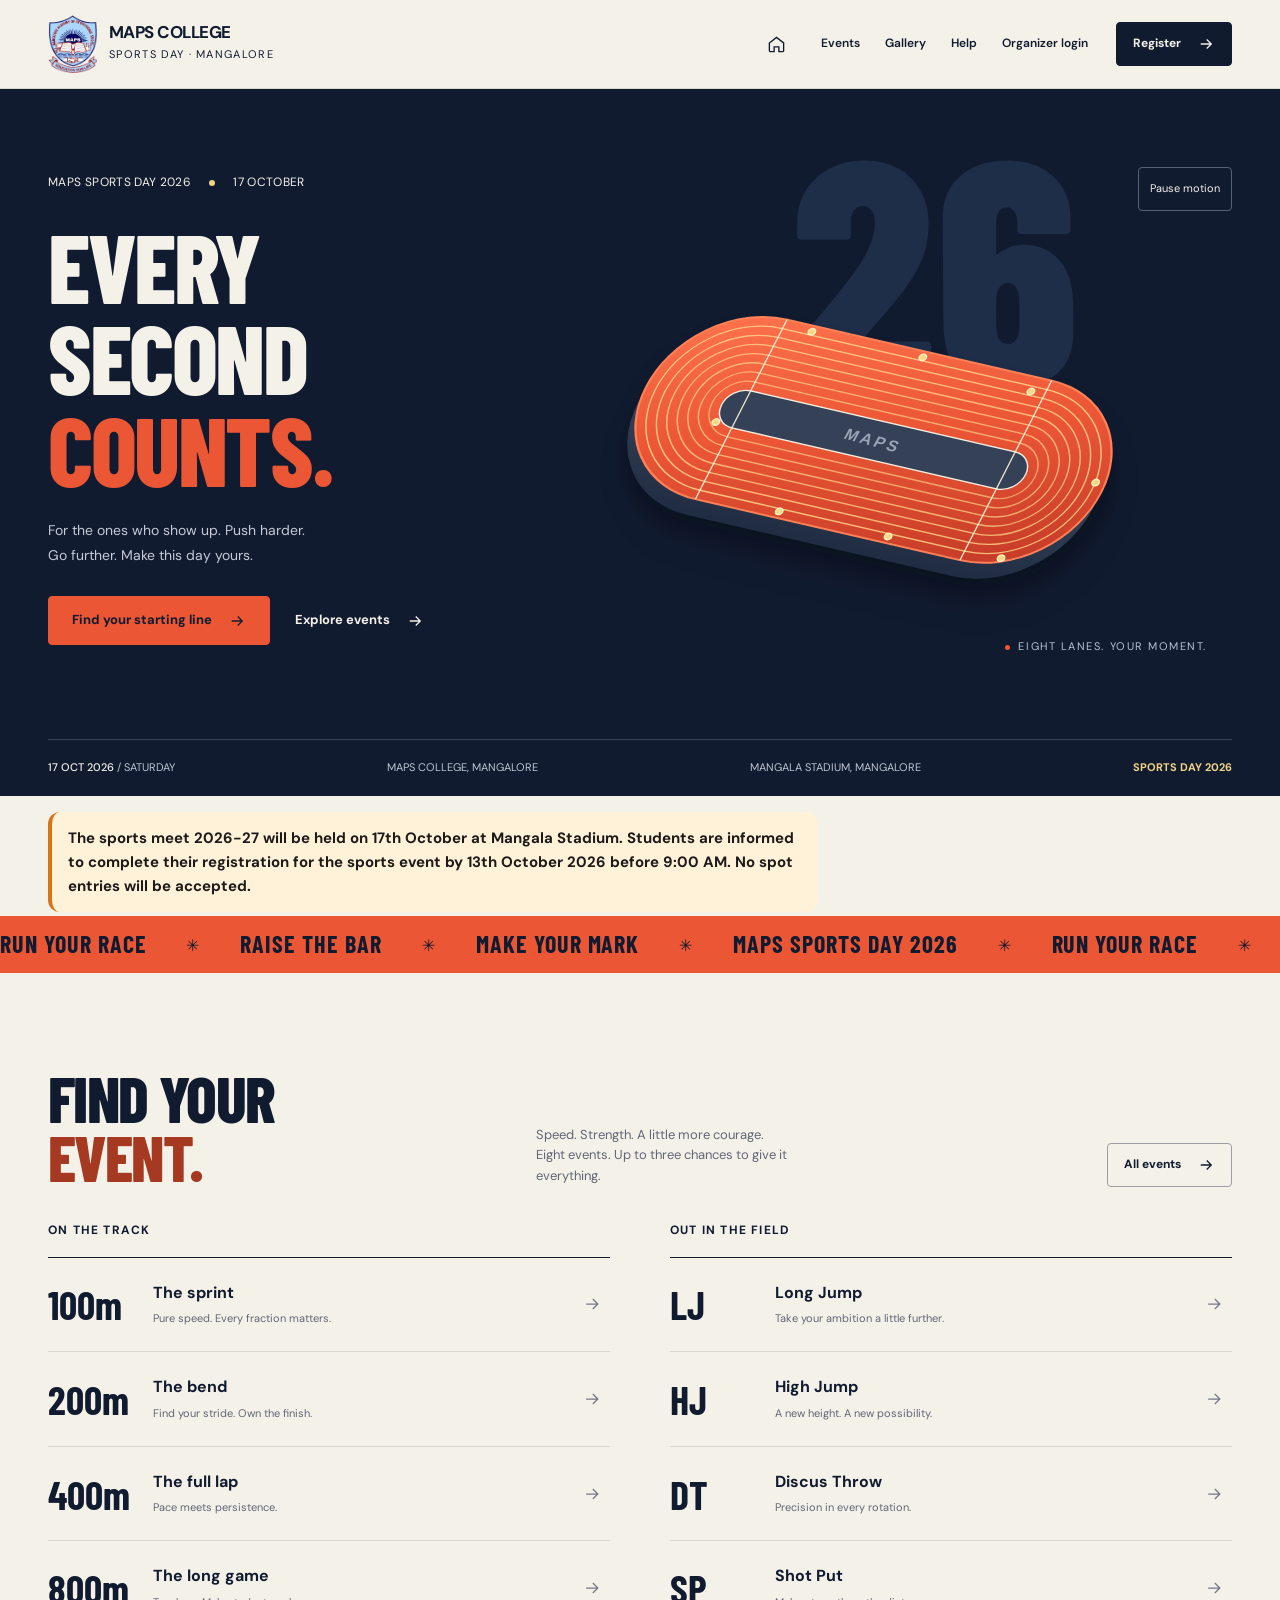
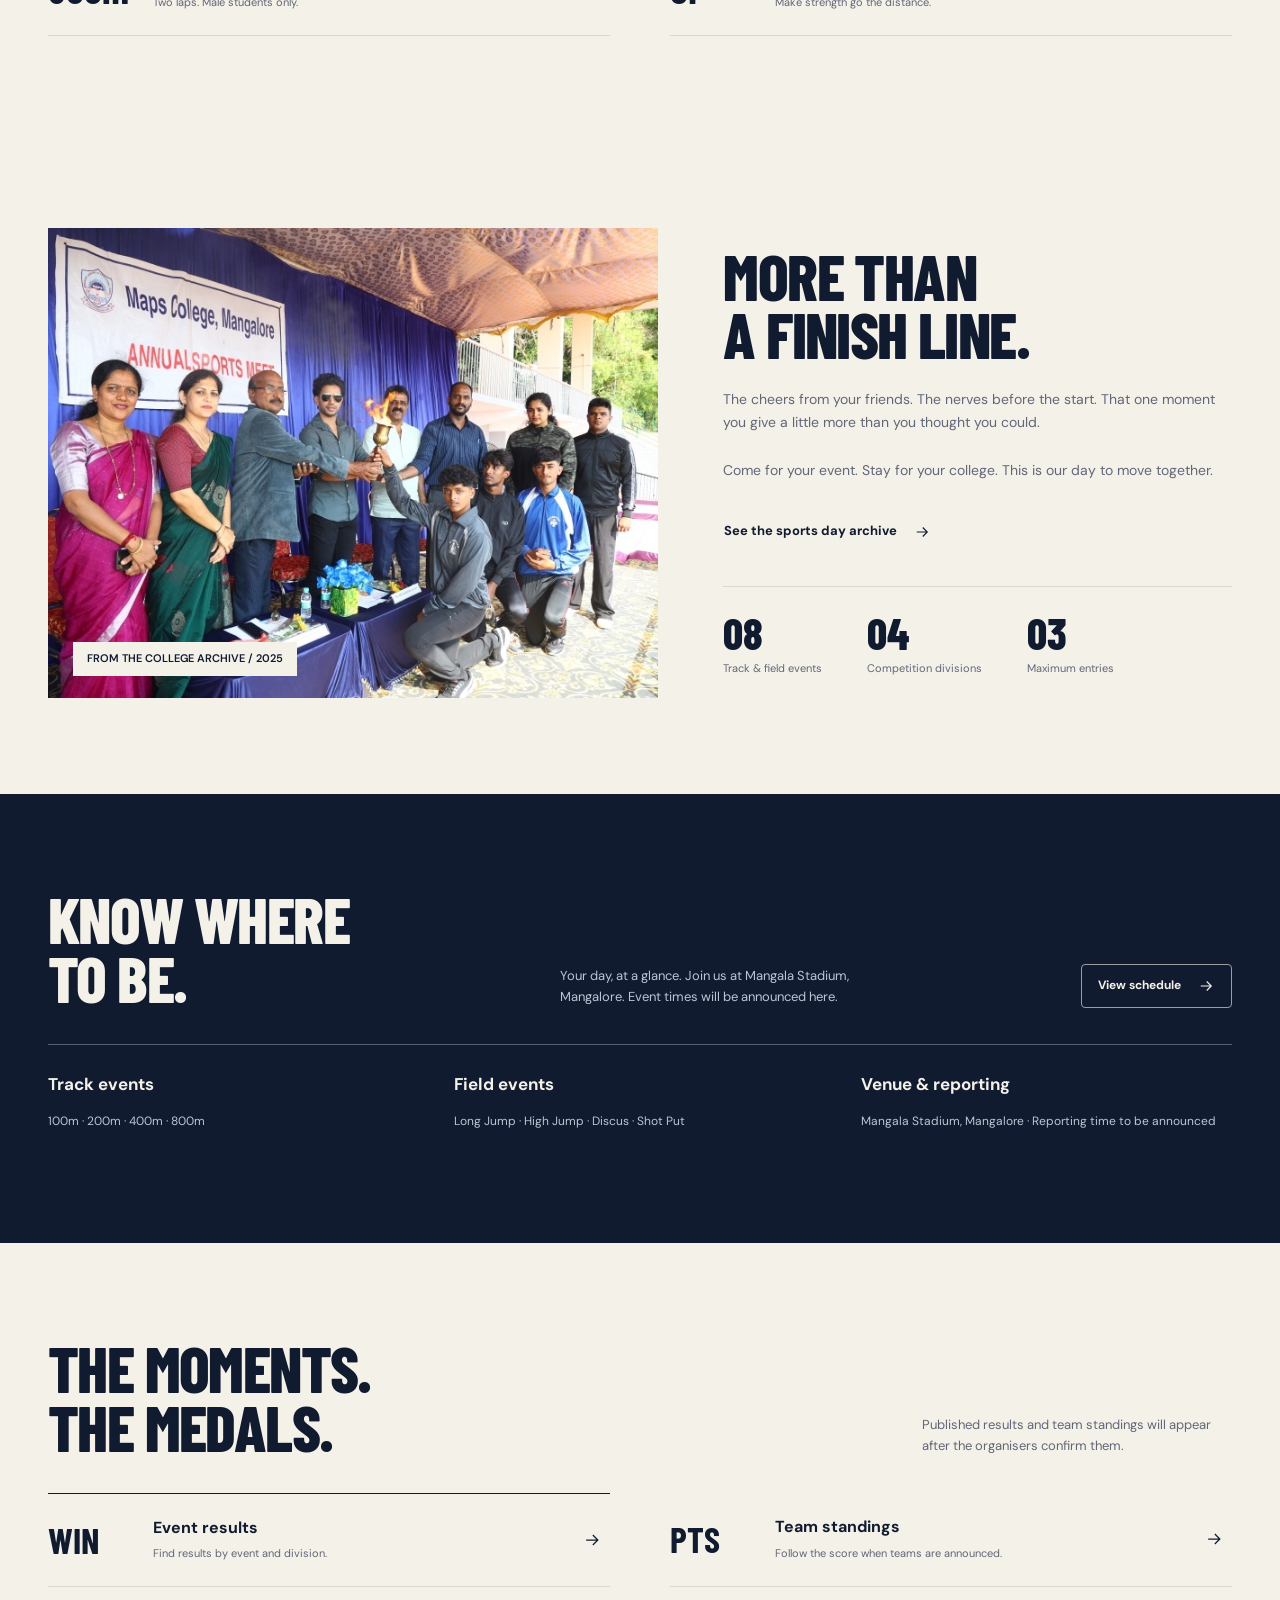
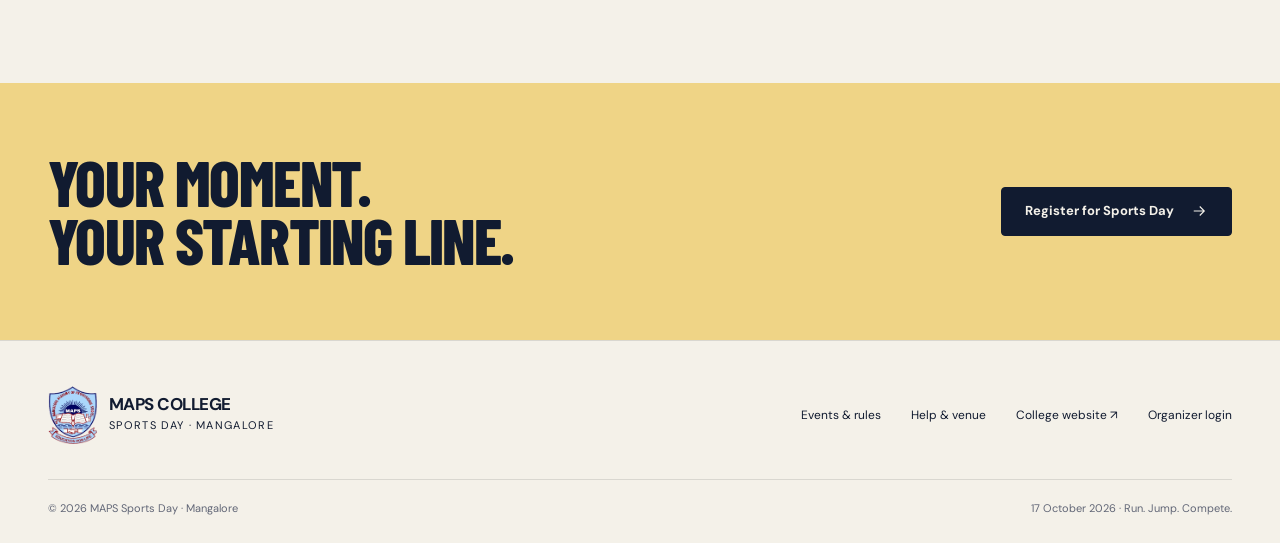
==== commit 638b8556: "Update sports day registration details and form labels" ====
--- a/MAPS-Sports-Day-Website/index.html
+++ b/MAPS-Sports-Day-Website/index.html
@@ -54,6 +54,12 @@
         <span class="countdown" id="countdown">15 DAYS TO THE START</span>
       </div>
     </section>
+
+    <div class="container" style="margin-top: 1rem; margin-bottom: 0.25rem;">
+      <p style="margin: 0; padding: 0.9rem 1rem; border-left: 4px solid #d97318; border-radius: 12px; background: #fff2d8; color: #1c1b1a; font-weight: 700; line-height: 1.6;">
+        The sports meet 2026-27 will be held on 17th October at Mangala Stadium. Students are informed to complete their registration for the sports event by 13th October 2026 before 9:00 AM. No spot entries will be accepted.
+      </p>
+    </div>
 
     <div class="ticker" aria-label="Run your race. Raise the bar. Make your mark. MAPS Sports Day 2026.">
       <div class="ticker-track" aria-hidden="true">
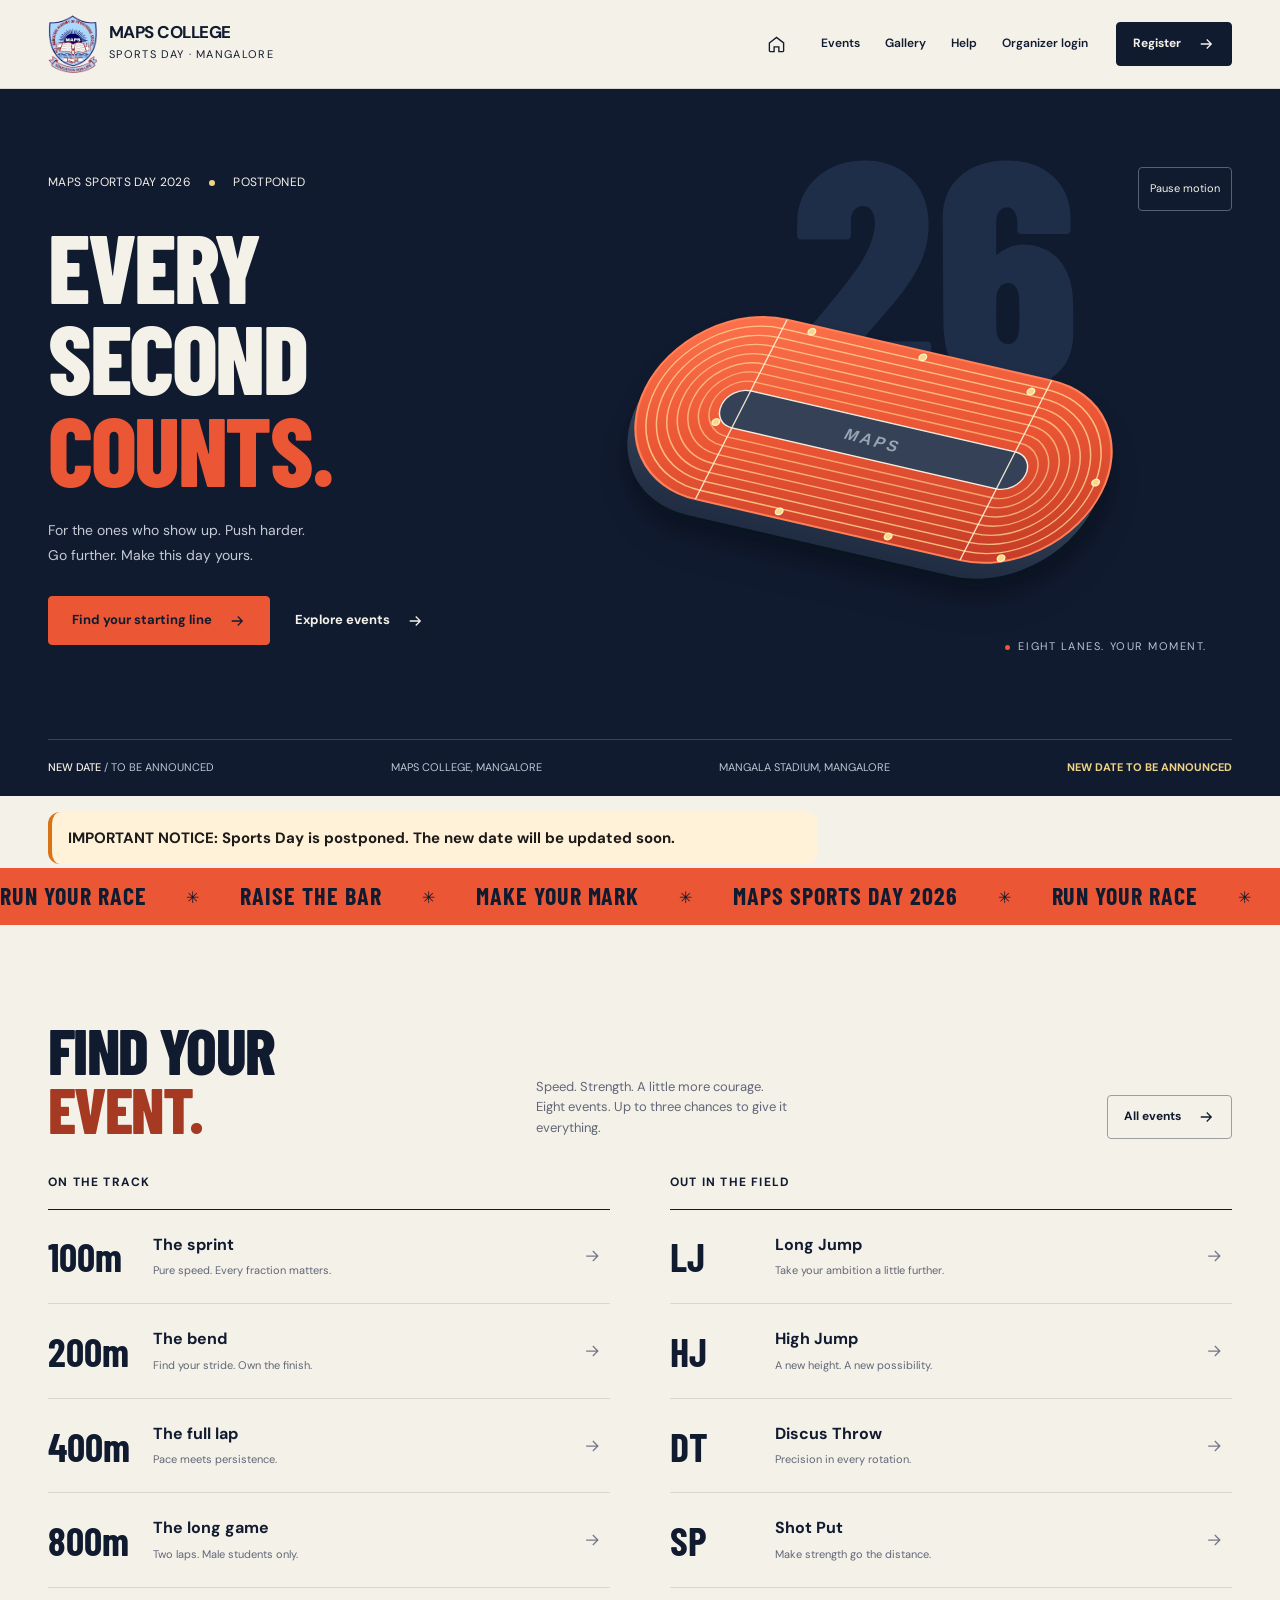
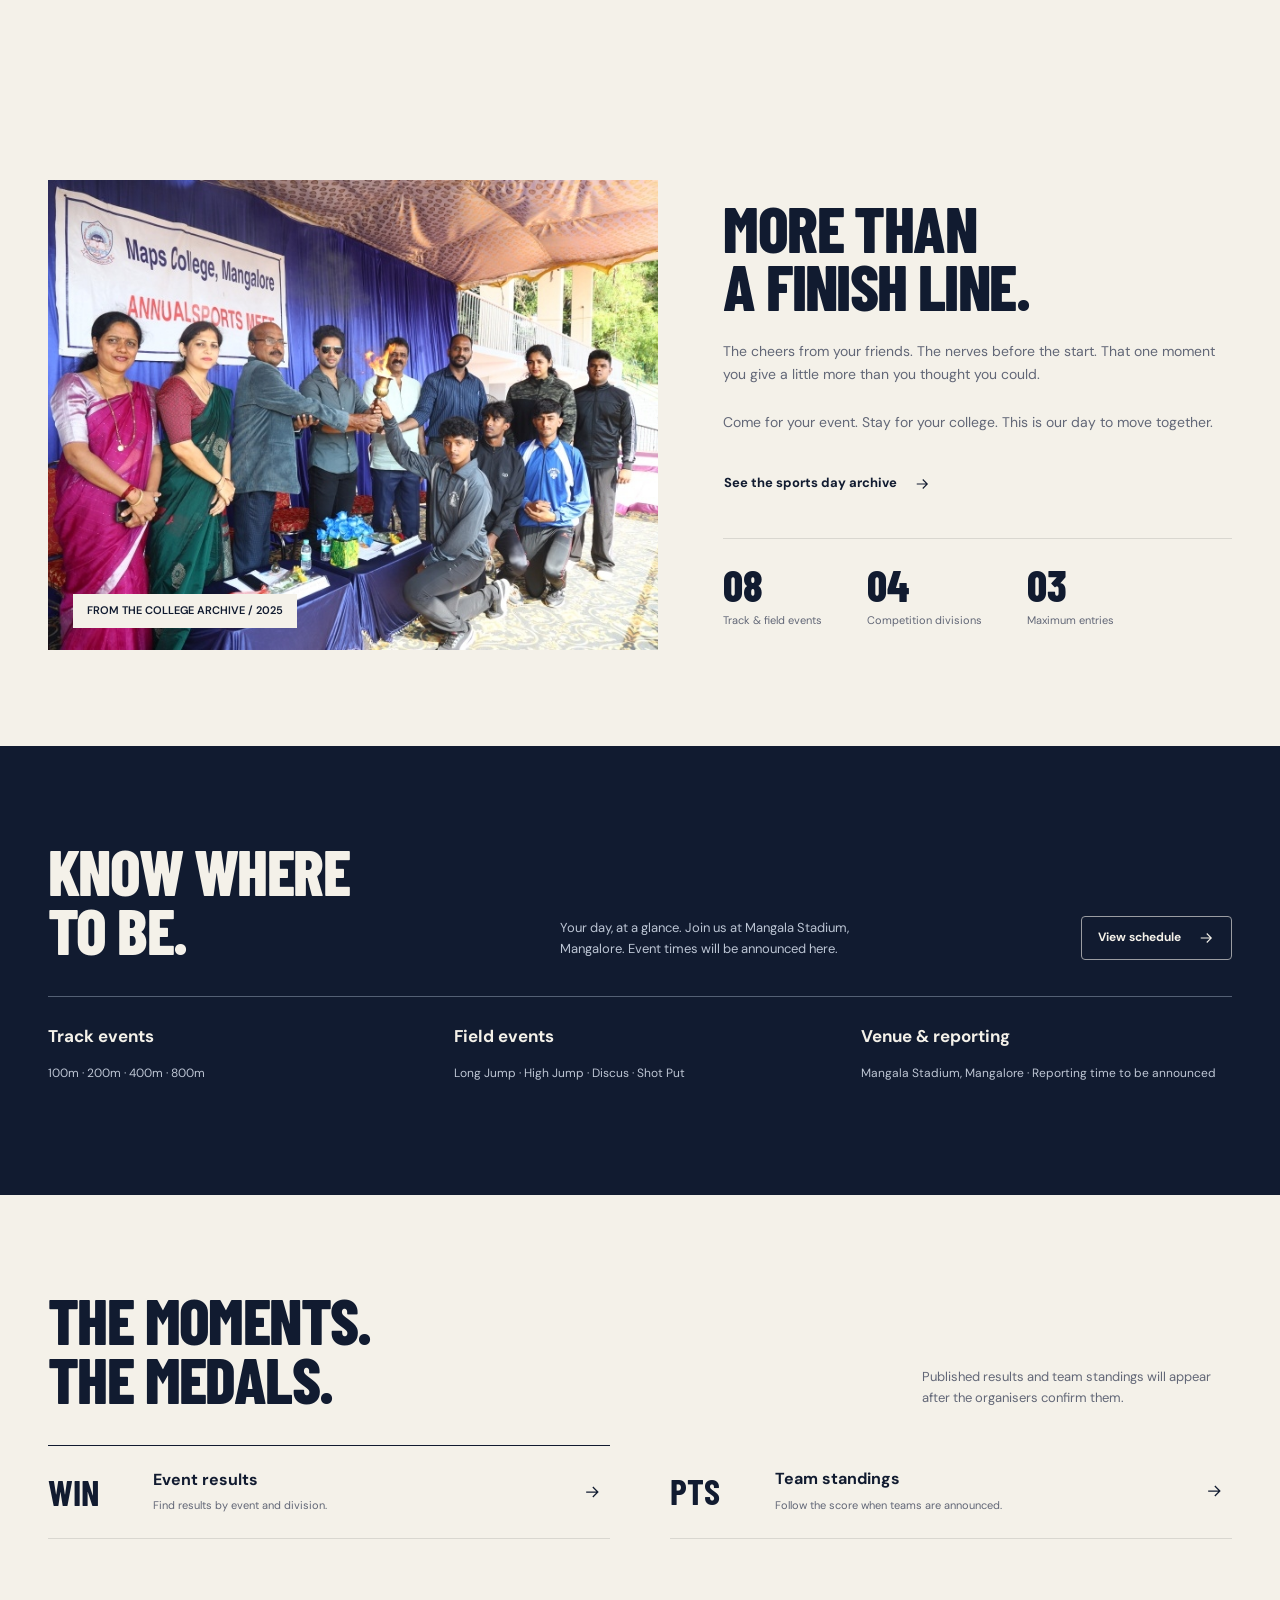
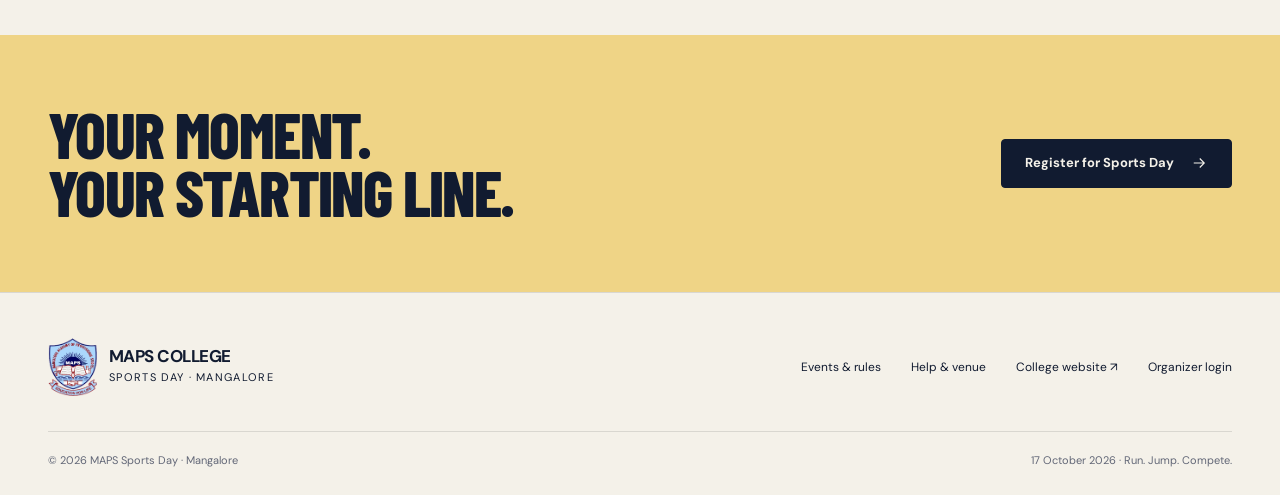
==== commit f391c969: "Update postponed sports day notice Co-authored-by: Copilot <223556219+Copilot@users.noreply.github.c" ====
--- a/MAPS-Sports-Day-Website/index.html
+++ b/MAPS-Sports-Day-Website/index.html
@@ -4,7 +4,7 @@
   <meta charset="utf-8">
   <meta name="viewport" content="width=device-width, initial-scale=1">
   <meta name="theme-color" content="#f4f1e9">
-  <meta name="description" content="MAPS College Sports Day 2026 — Mangalore. Run, jump and compete on 17 October.">
+  <meta name="description" content="MAPS College Sports Day 2026 — Mangalore. Sports Day has been postponed; a new date will be announced soon.">
   <title>Sports Day 2026 · MAPS Sports Day</title>
   <link rel="stylesheet" href="style.css">
 </head>
@@ -32,7 +32,7 @@
     <section class="hero" aria-labelledby="hero-title">
       <div class="hero-inner container">
         <div class="hero-copy">
-          <p class="event-line"><span>MAPS SPORTS DAY 2026</span><i aria-hidden="true"></i><span>17 OCTOBER</span></p>
+          <p class="event-line"><span>MAPS SPORTS DAY 2026</span><i aria-hidden="true"></i><span>POSTPONED</span></p>
           <h1 id="hero-title">Every<br>Second<span>Counts.</span></h1>
           <p class="hero-description">For the ones who show up. Push harder.<br>Go further. Make this day yours.</p>
           <div class="hero-actions">
@@ -48,16 +48,16 @@
         </div>
       </div>
       <div class="hero-bottom container">
-        <span><strong>17 OCT 2026</strong> / SATURDAY</span>
+        <span><strong>NEW DATE</strong> / TO BE ANNOUNCED</span>
         <span>MAPS COLLEGE, MANGALORE</span>
         <span>MANGALA STADIUM, MANGALORE</span>
-        <span class="countdown" id="countdown">15 DAYS TO THE START</span>
+        <span class="countdown">NEW DATE TO BE ANNOUNCED</span>
       </div>
     </section>
 
     <div class="container" style="margin-top: 1rem; margin-bottom: 0.25rem;">
       <p style="margin: 0; padding: 0.9rem 1rem; border-left: 4px solid #d97318; border-radius: 12px; background: #fff2d8; color: #1c1b1a; font-weight: 700; line-height: 1.6;">
-        The sports meet 2026-27 will be held on 17th October at Mangala Stadium. Students are informed to complete their registration for the sports event by 13th October 2026 before 9:00 AM. No spot entries will be accepted.
+        <strong>IMPORTANT NOTICE:</strong> Sports Day is postponed. The new date will be updated soon.
       </p>
     </div>
 
--- a/MAPS-Sports-Day-Website/style.css
+++ b/MAPS-Sports-Day-Website/style.css
@@ -201,6 +201,8 @@
 .date-stamp { min-width: 140px; padding-top: 12px; border-top: 2px solid var(--ink); font-size: 12px; }
 .date-stamp strong { display: block; font: 700 40px/1 "Barlow Condensed", Impact, sans-serif; }
 .content { min-height: 420px; padding: 40px 0 85px; }
+.maintenance-notice { display: grid; justify-items: center; gap: 24px; max-width: 720px; margin: 20px auto; padding: 48px 32px; border-radius: 8px; background: var(--white); text-align: center; }
+.maintenance-notice p { font-size: 18px; font-weight: 600; }
 .toolbar { display: flex; flex-wrap: wrap; align-items: center; justify-content: space-between; gap: 18px; margin-bottom: 32px; }
 .segmented { display: flex; flex-wrap: wrap; gap: 4px; width: max-content; max-width: 100%; padding: 4px; border: 1px solid var(--line); border-radius: 6px; background: #ebe8e0; }
 .segmented button { min-height: 44px; padding: 10px 18px; border: 0; background: transparent; color: var(--muted); font-size: 12px; font-weight: 600; }
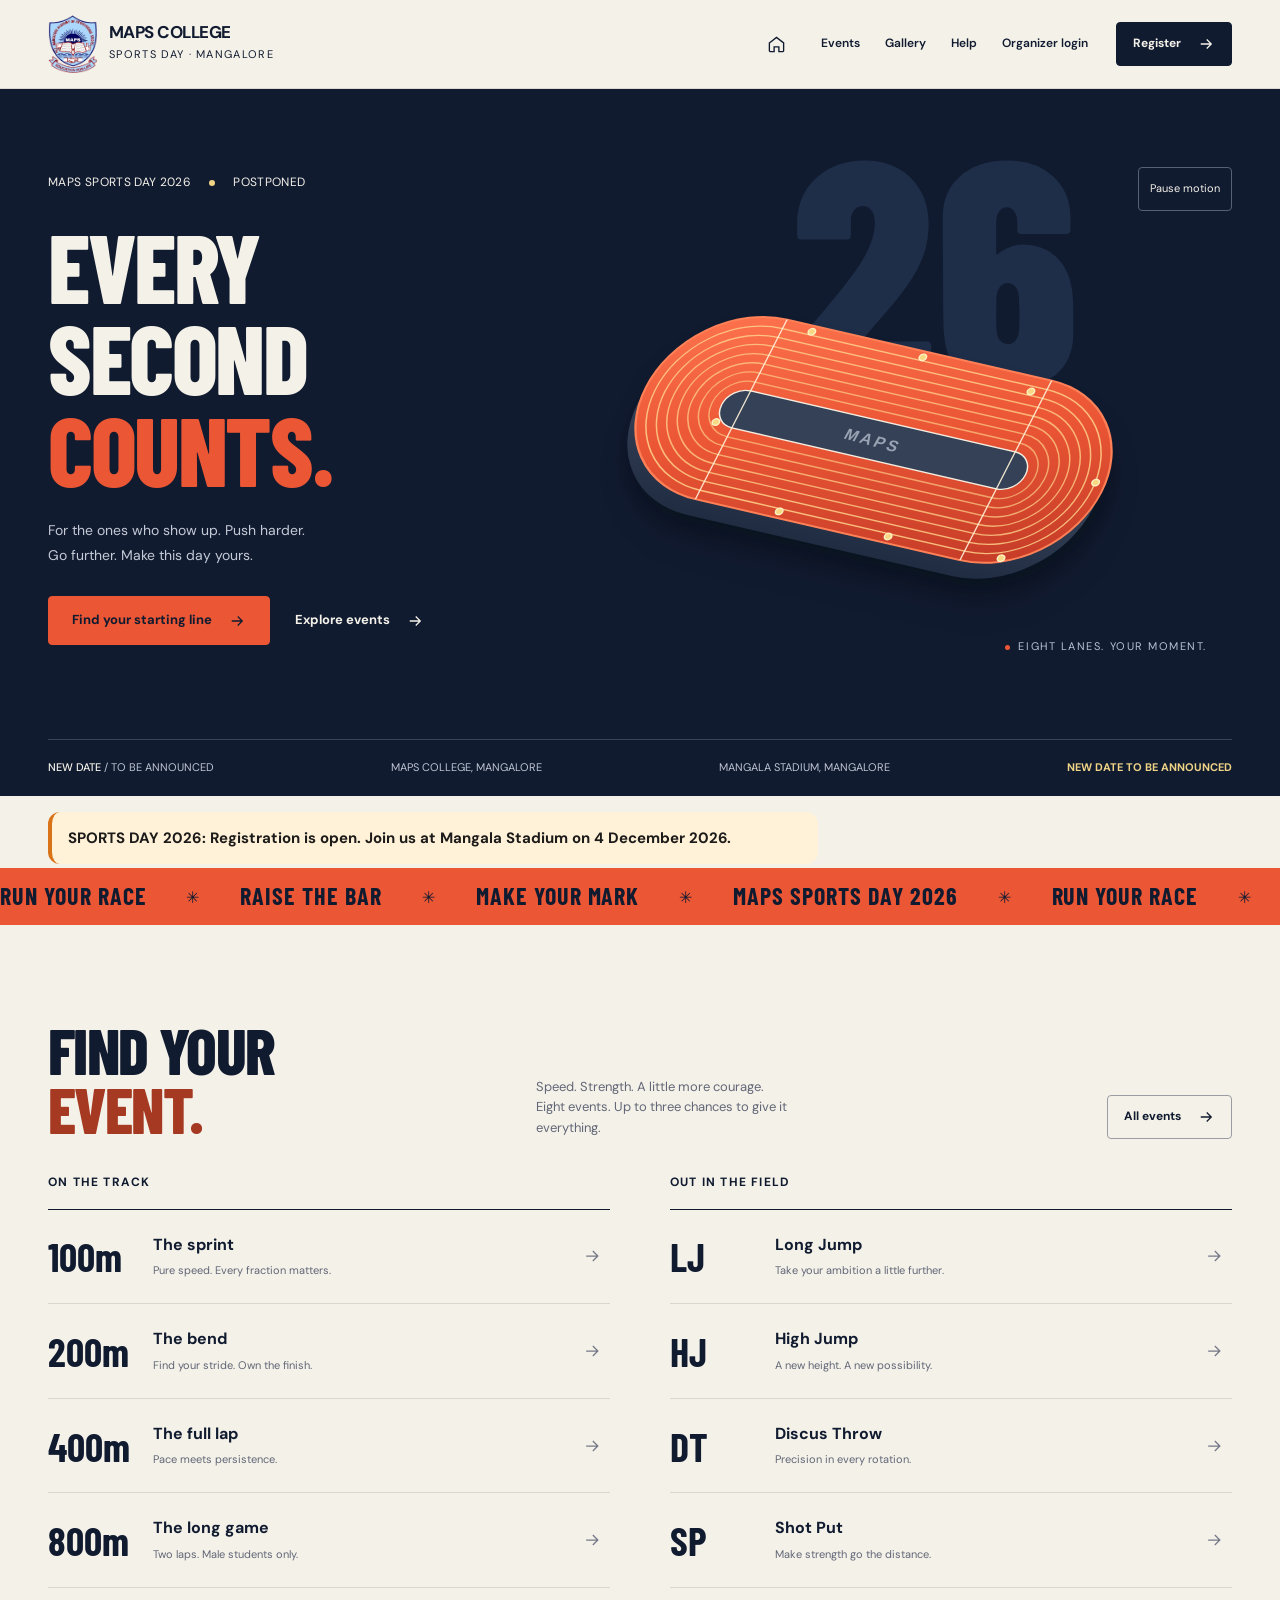
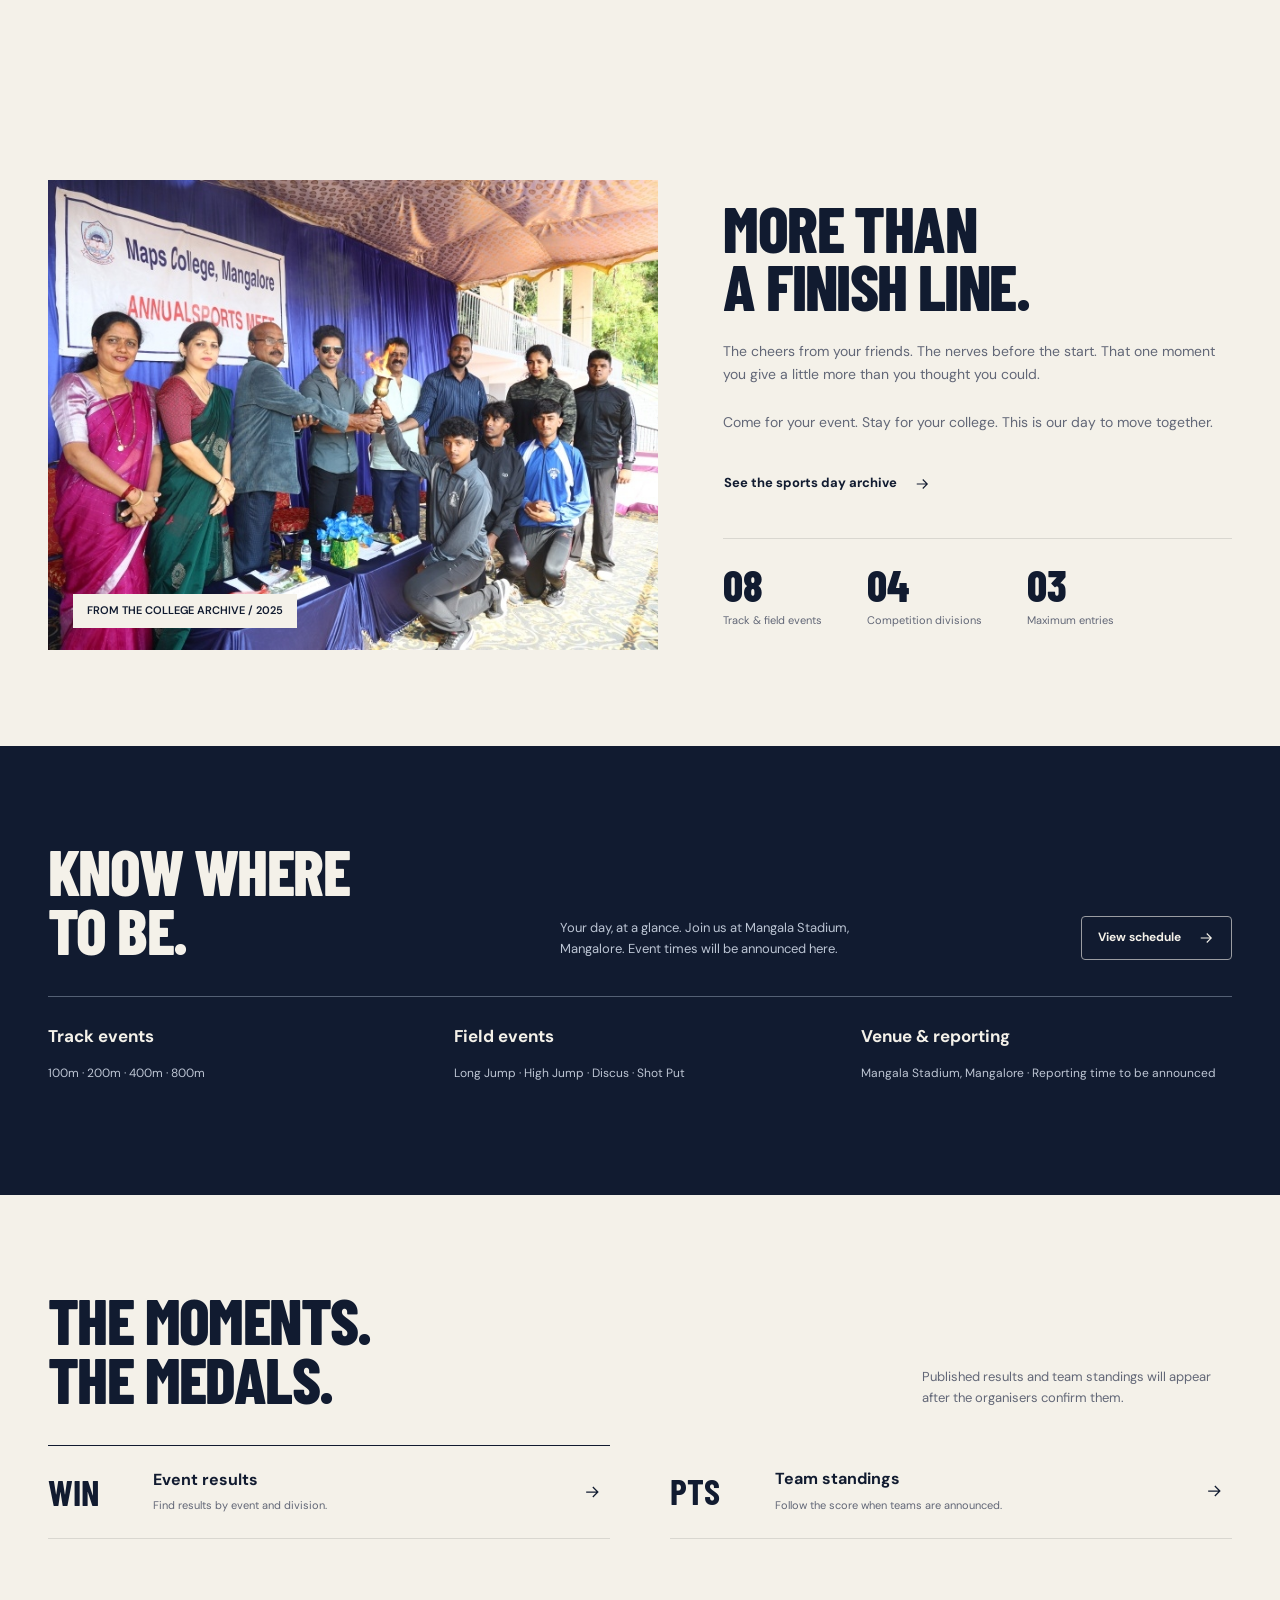
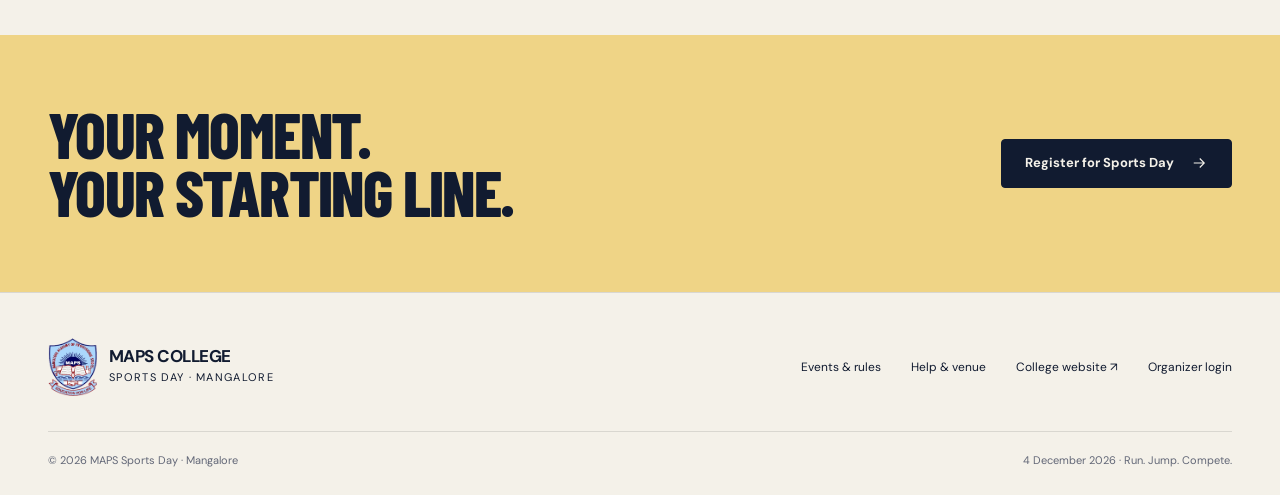
==== commit e6afaf30: "Restore registration and deploy website Co-authored-by: Copilot <223556219+Copilot@users.noreply.git" ====
--- a/MAPS-Sports-Day-Website/index.html
+++ b/MAPS-Sports-Day-Website/index.html
@@ -4,7 +4,7 @@
   <meta charset="utf-8">
   <meta name="viewport" content="width=device-width, initial-scale=1">
   <meta name="theme-color" content="#f4f1e9">
-  <meta name="description" content="MAPS College Sports Day 2026 — Mangalore. Sports Day has been postponed; a new date will be announced soon.">
+  <meta name="description" content="MAPS College Sports Day 2026 — Mangalore. Join us at Mangala Stadium on 4 December 2026.">
   <title>Sports Day 2026 · MAPS Sports Day</title>
   <link rel="stylesheet" href="style.css">
 </head>
@@ -57,7 +57,7 @@
 
     <div class="container" style="margin-top: 1rem; margin-bottom: 0.25rem;">
       <p style="margin: 0; padding: 0.9rem 1rem; border-left: 4px solid #d97318; border-radius: 12px; background: #fff2d8; color: #1c1b1a; font-weight: 700; line-height: 1.6;">
-        <strong>IMPORTANT NOTICE:</strong> Sports Day is postponed. The new date will be updated soon.
+        <strong>SPORTS DAY 2026:</strong> Registration is open. Join us at Mangala Stadium on 4 December 2026.
       </p>
     </div>
 
@@ -162,7 +162,7 @@
           <a href="pages/organizer-login.html">Organizer login</a>
         </nav>
       </div>
-      <div class="footer-bottom"><span>© 2026 MAPS Sports Day · Mangalore</span><span>17 October 2026 · Run. Jump. Compete.</span></div>
+      <div class="footer-bottom"><span>© 2026 MAPS Sports Day · Mangalore</span><span>4 December 2026 · Run. Jump. Compete.</span></div>
     </div>
   </footer>
   <script src="script.js" defer></script>
